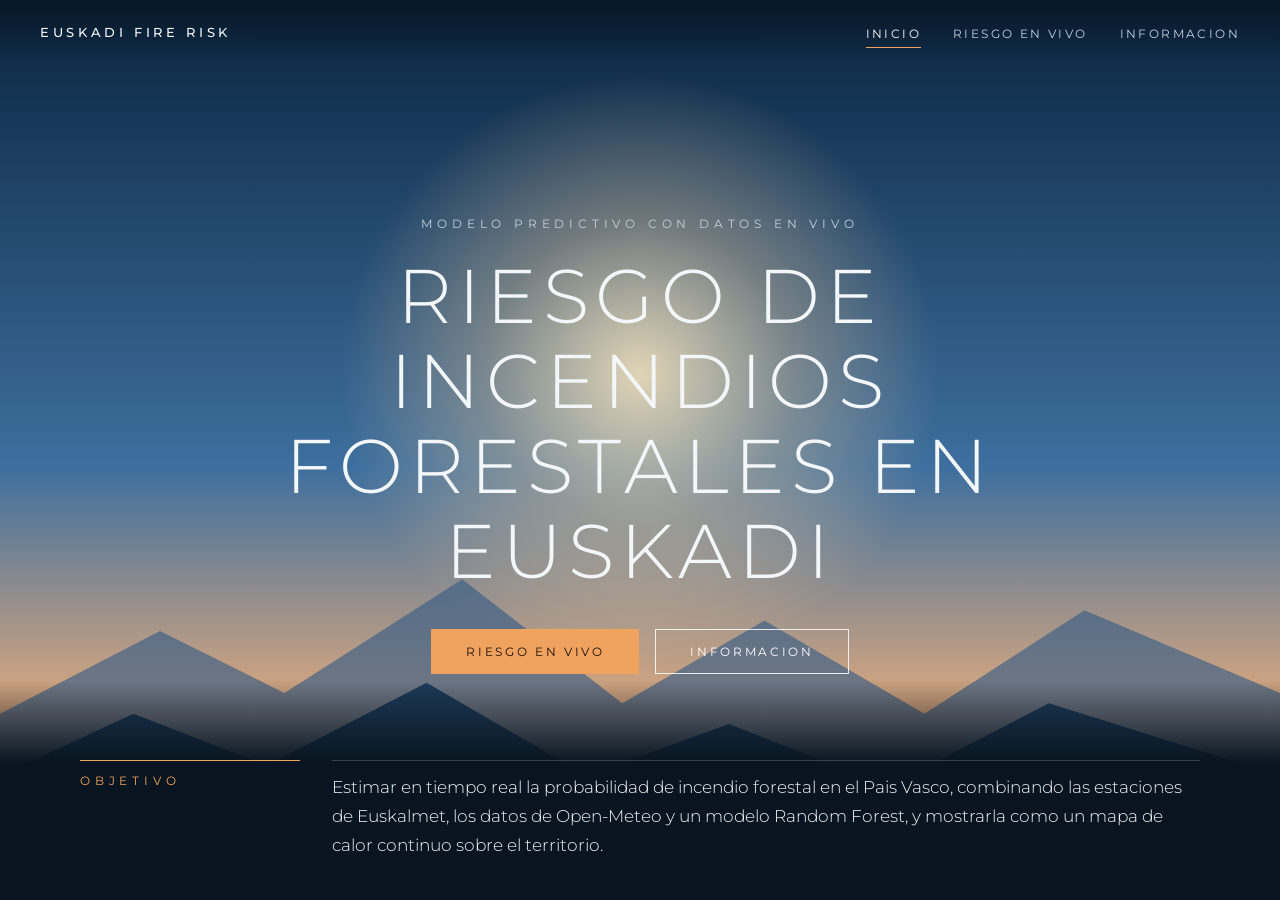
==== app/index.html @ d60c9ee5 "commit 2" ====
<!DOCTYPE html>
<html lang="es">
<head>
    <meta charset="UTF-8">
    <meta name="viewport" content="width=device-width, initial-scale=1">
    <title>Riesgo de incendios forestales en Euskadi</title>
    <link rel="preconnect" href="https://fonts.googleapis.com">
    <link rel="stylesheet" href="https://fonts.googleapis.com/css2?family=Montserrat:wght@300;400;500&display=swap">
    <link rel="stylesheet" href="style.css">
</head>
<body>
    <nav class="nav">
        <a class="brand" href="/">Euskadi Fire Risk</a>
        <ul>
            <li><a class="link active" href="/">Inicio</a></li>
            <li><a class="link" href="LiveFireRisk.html">Riesgo en vivo</a></li>
            <li><a class="link" href="Info.html">Informacion</a></li>
        </ul>
    </nav>

    <section class="hero">
        <div class="sky"></div>
        <div class="sun"></div>

        <svg class="mountains" viewBox="0 0 1440 400" preserveAspectRatio="none" aria-hidden="true">
            <path fill="#3a5f86" opacity="0.65" d="M0,220 L180,140 L320,200 L520,90 L700,210 L860,130 L1040,220 L1220,120 L1440,200 L1440,400 L0,400 Z"/>
            <path fill="#1d3a58" d="M0,280 L150,220 L300,270 L480,190 L660,280 L820,230 L1000,290 L1180,210 L1440,280 L1440,400 L0,400 Z"/>
            <path fill="#0a1a2a" d="M0,330 L200,290 L400,330 L620,280 L840,335 L1060,295 L1260,335 L1440,300 L1440,400 L0,400 Z"/>
        </svg>

        <div class="hero-content">
            <p class="kicker">Modelo predictivo con datos en vivo</p>
            <h1>Riesgo de incendios forestales en Euskadi</h1>
            <div class="buttons">
                <a class="btn solid" href="LiveFireRisk.html">Riesgo en vivo</a>
                <a class="btn" href="Info.html">Informacion</a>
            </div>
        </div>

        <div class="objective-wrap">
            <div class="objective">
                <div class="label">Objetivo</div>
                <p>Estimar en tiempo real la probabilidad de incendio forestal en el Pais Vasco, combinando las estaciones de Euskalmet, los datos de Open-Meteo y un modelo Random Forest, y mostrarla como un mapa de calor continuo sobre el territorio.</p>
            </div>
        </div>
    </section>
</body>
</html>
---- app/style.css ----
:root {
    --ink: #08141f;
    --navy: #0f2a43;
    --sky-top: #0a2540;
    --sky-mid: #3e6f9e;
    --sky-low: #f0b07a;
    --text: #f4f7fa;
    --muted: #c3d1de;
    --accent: #f0a35e;
    --line: rgba(255, 255, 255, 0.18);
}

* { box-sizing: border-box; }
html, body { margin: 0; }
body {
    font-family: 'Montserrat', 'Helvetica Neue', Arial, sans-serif;
    color: var(--text);
    background: var(--ink);
    -webkit-font-smoothing: antialiased;
}
a { color: inherit; }

/* ---------- Navegacion ---------- */
.nav {
    position: fixed; top: 0; left: 0; right: 0; z-index: 2000;
    height: 64px; padding: 0 40px;
    display: flex; align-items: center; justify-content: space-between;
    background: linear-gradient(to bottom, rgba(8, 20, 31, 0.78), rgba(8, 20, 31, 0));
}
.nav.solid { background: var(--ink); border-bottom: 1px solid var(--line); }
.nav .brand {
    font-weight: 500; font-size: 13px; letter-spacing: 0.28em;
    text-transform: uppercase; text-decoration: none;
}
.nav ul { list-style: none; display: flex; gap: 32px; margin: 0; padding: 0; }
.nav a.link {
    font-size: 12px; letter-spacing: 0.2em; text-transform: uppercase;
    text-decoration: none; color: var(--muted); padding: 6px 0;
    border-bottom: 1px solid transparent; transition: color 0.2s, border-color 0.2s;
}
.nav a.link:hover, .nav a.link.active { color: #fff; border-bottom-color: var(--accent); }

/* ---------- Botones ---------- */
.btn {
    display: inline-block; padding: 14px 34px; cursor: pointer;
    border: 1px solid rgba(255, 255, 255, 0.85); background: transparent; color: #fff;
    font-family: inherit; font-size: 12px; letter-spacing: 0.22em;
    text-transform: uppercase; text-decoration: none;
    transition: background 0.2s, color 0.2s, border-color 0.2s;
}
.btn:hover { background: #fff; color: var(--ink); }
.btn.solid { background: var(--accent); border-color: var(--accent); color: #1a1209; }
.btn.solid:hover { background: #fff; border-color: #fff; }
.btn.small { padding: 9px 18px; font-size: 11px; }

/* ---------- Cielo y montanas ---------- */
.sky {
    position: absolute; inset: 0;
    background: linear-gradient(to bottom, var(--sky-top) 0%, var(--sky-mid) 52%, var(--sky-low) 82%, #f7d3a6 100%);
}
.sun {
    position: absolute; left: 50%; bottom: 24%; width: 620px; height: 620px;
    transform: translateX(-50%);
    background: radial-gradient(circle, rgba(255, 233, 190, 0.85) 0%, rgba(255, 210, 150, 0.35) 35%, rgba(255, 210, 150, 0) 68%);
}
.mountains { position: absolute; left: 0; bottom: 0; width: 100%; height: 46%; display: block; }

/* ---------- Portada ---------- */
.hero { position: relative; min-height: 100vh; overflow: hidden; }
.hero-content {
    position: absolute; left: 0; right: 0; top: 24%;
    text-align: center; padding: 0 24px;
}
.hero-content .kicker {
    font-size: 12px; letter-spacing: 0.4em; text-transform: uppercase;
    color: var(--muted); margin: 0 0 22px 0;
}
.hero-content h1 {
    margin: 0 auto 36px auto; max-width: 1000px;
    font-weight: 300; font-size: clamp(32px, 6vw, 76px);
    letter-spacing: 0.08em; line-height: 1.12; text-transform: uppercase;
}
.hero-content .buttons { display: flex; gap: 16px; justify-content: center; flex-wrap: wrap; }

.objective {
    position: relative;
    padding: 80px 40px 40px 40px;
    display: grid; grid-template-columns: 220px 1fr; gap: 32px; align-items: start;
    max-width: 1200px; margin: 0 auto;
}
.objective-wrap {
    position: absolute; left: 0; right: 0; bottom: 0;
    background: linear-gradient(to top, #08141f 62%, rgba(8, 20, 31, 0));
}
.objective .label {
    font-size: 12px; letter-spacing: 0.4em; text-transform: uppercase;
    color: var(--accent); padding-top: 4px; border-top: 1px solid var(--accent);
    padding-top: 12px;
}
.objective p {
    margin: 0; font-weight: 300; font-size: 17px; line-height: 1.7; color: var(--text);
    border-top: 1px solid var(--line); padding-top: 12px;
}

/* ---------- Pagina interior ---------- */
.page-hero { position: relative; height: 46vh; min-height: 300px; overflow: hidden; }
.page-hero .mountains { height: 55%; }
.page-hero h1 {
    position: absolute; left: 0; right: 0; top: 36%;
    margin: 0; text-align: center; padding: 0 24px;
    font-weight: 300; font-size: clamp(28px, 4.6vw, 54px);
    letter-spacing: 0.1em; text-transform: uppercase;
}
.page-body { background: var(--ink); padding: 40px 24px 80px 24px; }
.page-body .inner { max-width: 980px; margin: 0 auto; }
.row {
    display: grid; grid-template-columns: 240px 1fr; gap: 32px;
    padding: 34px 0; border-top: 1px solid var(--line);
}
.row:first-child { border-top: none; }
.row h2 {
    margin: 0; font-weight: 500; font-size: 12px; letter-spacing: 0.32em;
    text-transform: uppercase; color: var(--accent);
}
.row p, .row li { font-weight: 300; font-size: 16px; line-height: 1.75; color: var(--text); }
.row p { margin: 0; }
.row ul { margin: 0; padding-left: 18px; }
.row li { margin-bottom: 8px; }
.row b { font-weight: 500; }
.tier { display: inline-block; width: 10px; height: 10px; margin-right: 10px; }

/* ---------- Mapa ---------- */
#map { position: absolute; top: 64px; left: 0; right: 0; bottom: 0; }
.panel {
    position: absolute; top: 84px; left: 70px; z-index: 1000; max-width: 300px;
    background: rgba(8, 20, 31, 0.9); color: var(--text); padding: 18px 22px;
    border-left: 2px solid var(--accent);
}
.panel h3 {
    margin: 0 0 10px 0; font-weight: 500; font-size: 12px;
    letter-spacing: 0.3em; text-transform: uppercase;
}
.panel #status { font-size: 12px; font-weight: 300; line-height: 1.5; color: var(--muted); margin-bottom: 14px; }
.panel .controls { display: flex; align-items: center; gap: 16px; }
.panel label { font-size: 11px; letter-spacing: 0.15em; text-transform: uppercase; color: var(--muted); }
.legend {
    position: absolute; bottom: 25px; right: 25px; z-index: 1000;
    background: rgba(8, 20, 31, 0.9); color: var(--text); padding: 14px 18px;
    font-size: 11px; letter-spacing: 0.12em; text-transform: uppercase;
    border-right: 2px solid var(--accent);
}
.legend .bar {
    width: 190px; height: 8px; margin: 8px 0 6px 0;
    background: linear-gradient(to right, #38a169, #ecc94b, #dd6b20, #e53e3e);
}
.legend .labels { display: flex; justify-content: space-between; color: var(--muted); }

/* ---------- Movil ---------- */
@media (max-width: 760px) {
    .nav { padding: 0 20px; }
    .nav ul { gap: 18px; }
    .nav a.link { font-size: 10px; letter-spacing: 0.12em; }
    .nav .brand { display: none; }
    .hero-content { top: 18%; }
    .objective { grid-template-columns: 1fr; gap: 12px; padding: 60px 24px 28px 24px; }
    .objective p { font-size: 15px; }
    .row { grid-template-columns: 1fr; gap: 12px; }
    .panel { left: 12px; right: 12px; max-width: none; }
}
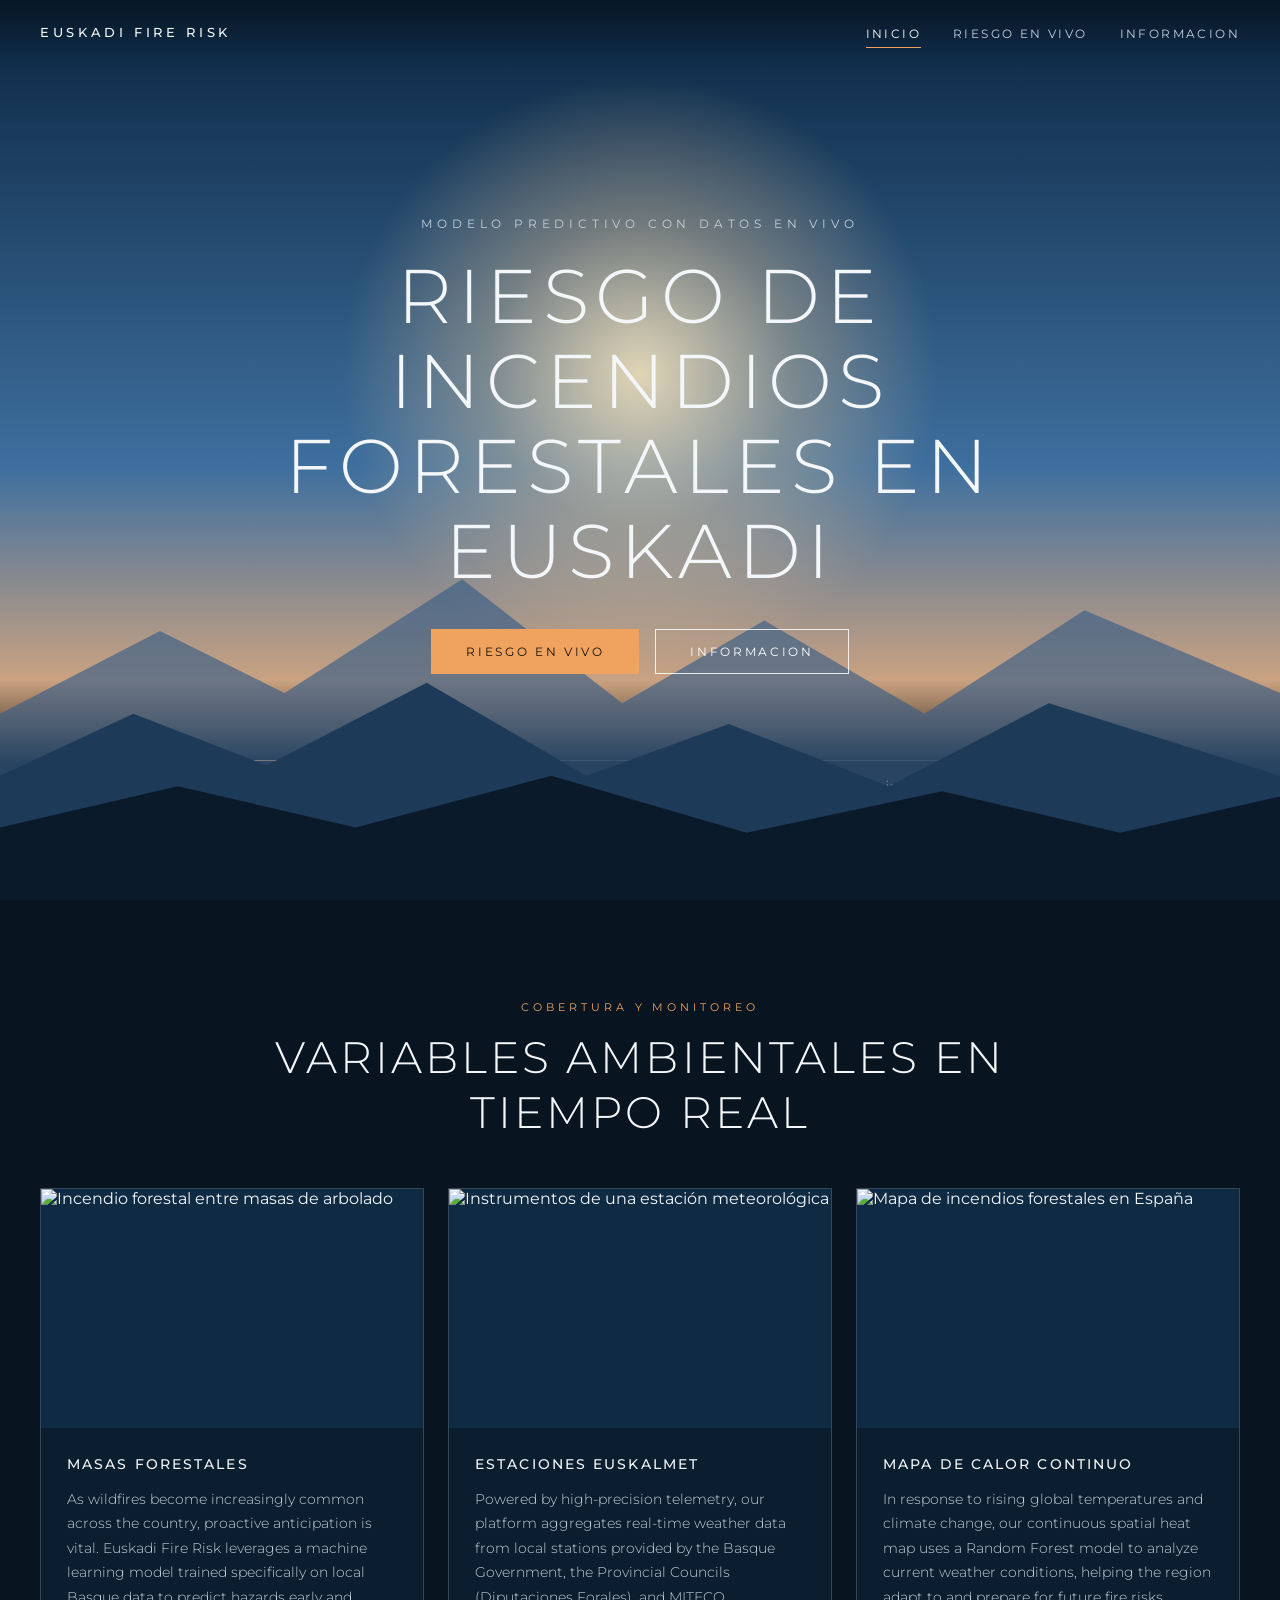
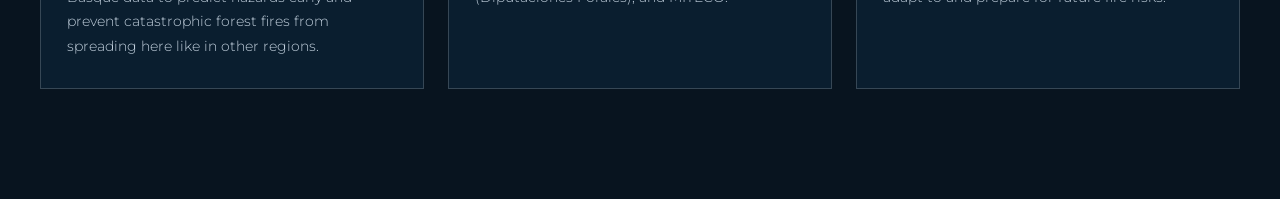
==== commit 49f1f95a: "yeah yeah Prototype 1" ====
--- a/app/index.html
+++ b/app/index.html
@@ -44,5 +44,58 @@
             </div>
         </div>
     </section>
+
+    <section class="nature-grid-section" aria-labelledby="nature-grid-title">
+        <div class="nature-grid-inner">
+            <header class="nature-grid-heading">
+                <p class="kicker">Cobertura y Monitoreo</p>
+                <h2 id="nature-grid-title">Variables Ambientales en Tiempo Real</h2>
+            </header>
+
+            <div class="cards-grid">
+                <article class="nature-card">
+                    <div class="card-img">
+                        <img
+                            src="/Static/wildfirefoto.jpg"
+                            alt="Incendio forestal entre masas de arbolado"
+                            loading="lazy"
+                        >
+                    </div>
+                    <div class="card-content">
+                        <h3>Masas Forestales</h3>
+                        <p>As wildfires become increasingly common across the country, proactive anticipation is vital. Euskadi Fire Risk leverages a machine learning model trained specifically on local Basque data to predict hazards early and prevent catastrophic forest fires from spreading here like in other regions.</p>
+                    </div>
+                </article>
+
+                <article class="nature-card">
+                    <div class="card-img">
+                        <img
+                            src="/Static/ESTACION-METEOROLOGICA.jpeg"
+                            alt="Instrumentos de una estación meteorológica"
+                            loading="lazy"
+                        >
+                    </div>
+                    <div class="card-content">
+                        <h3>Estaciones Euskalmet</h3>
+                        <p>Powered by high-precision telemetry, our platform aggregates real-time weather data from local stations provided by the Basque Government, the Provincial Councils (Diputaciones Forales), and MITECO.</p>
+                    </div>
+                </article>
+
+                <article class="nature-card">
+                    <div class="card-img">
+                        <img
+                            src="/Static/mapaIncendiosEspana.jfif"
+                            alt="Mapa de incendios forestales en España"
+                            loading="lazy"
+                        >
+                    </div>
+                    <div class="card-content">
+                        <h3>Mapa de Calor Continuo</h3>
+                        <p>In response to rising global temperatures and climate change, our continuous spatial heat map uses a Random Forest model to analyze current weather conditions, helping the region adapt to and prepare for future fire risks.</p>
+                    </div>
+                </article>
+            </div>
+        </div>
+    </section>
 </body>
 </html>
--- a/app/style.css
+++ b/app/style.css
@@ -55,20 +55,20 @@
 
 /* ---------- Cielo y montanas ---------- */
 .sky {
-    position: absolute; inset: 0;
+    position: absolute; inset: 0; z-index: 0;
     background: linear-gradient(to bottom, var(--sky-top) 0%, var(--sky-mid) 52%, var(--sky-low) 82%, #f7d3a6 100%);
 }
 .sun {
-    position: absolute; left: 50%; bottom: 24%; width: 620px; height: 620px;
+    position: absolute; left: 50%; bottom: 24%; z-index: 1; width: 620px; height: 620px;
     transform: translateX(-50%);
     background: radial-gradient(circle, rgba(255, 233, 190, 0.85) 0%, rgba(255, 210, 150, 0.35) 35%, rgba(255, 210, 150, 0) 68%);
 }
-.mountains { position: absolute; left: 0; bottom: 0; width: 100%; height: 46%; display: block; }
+.mountains { position: absolute; left: 0; bottom: 0; z-index: 2; width: 100%; height: 46%; display: block; }
 
 /* ---------- Portada ---------- */
 .hero { position: relative; min-height: 100vh; overflow: hidden; }
 .hero-content {
-    position: absolute; left: 0; right: 0; top: 24%;
+    position: absolute; left: 0; right: 0; top: 24%; z-index: 10;
     text-align: center; padding: 0 24px;
 }
 .hero-content .kicker {
@@ -100,6 +100,75 @@
 .objective p {
     margin: 0; font-weight: 300; font-size: 17px; line-height: 1.7; color: var(--text);
     border-top: 1px solid var(--line); padding-top: 12px;
+}
+
+/* ---------- Variables ambientales ---------- */
+.nature-grid-section {
+    padding: 100px 40px 110px;
+    background: var(--ink);
+}
+.nature-grid-inner { max-width: 1200px; margin: 0 auto; }
+.nature-grid-heading { max-width: 760px; margin: 0 auto 48px; text-align: center; }
+.nature-grid-heading .kicker {
+    margin: 0 0 16px;
+    color: var(--accent);
+    font-size: 11px;
+    letter-spacing: 0.36em;
+    text-transform: uppercase;
+}
+.nature-grid-heading h2 {
+    margin: 0;
+    font-size: clamp(26px, 4vw, 44px);
+    font-weight: 300;
+    letter-spacing: 0.07em;
+    line-height: 1.25;
+    text-transform: uppercase;
+}
+.cards-grid {
+    display: grid;
+    grid-template-columns: repeat(auto-fit, minmax(min(100%, 280px), 1fr));
+    gap: 24px;
+}
+.nature-card {
+    overflow: hidden;
+    border: 1px solid var(--line);
+    background: rgba(15, 42, 67, 0.45);
+    transition: transform 0.25s ease, border-color 0.25s ease, box-shadow 0.25s ease;
+}
+.nature-card:hover {
+    transform: translateY(-6px);
+    border-color: var(--accent);
+    box-shadow: 0 18px 40px rgba(0, 0, 0, 0.28);
+}
+.card-img {
+    aspect-ratio: 16 / 10;
+    overflow: hidden;
+    background: var(--navy);
+}
+.card-img img {
+    display: block;
+    width: 100%;
+    height: 100%;
+    object-fit: cover;
+    transition: transform 0.5s ease;
+}
+.nature-card:hover .card-img img { transform: scale(1.06); }
+.card-content { padding: 26px 26px 30px; }
+.card-content h3 {
+    margin: 0 0 12px;
+    color: var(--text);
+    font-size: 14px;
+    font-weight: 500;
+    letter-spacing: 0.15em;
+    line-height: 1.5;
+    text-transform: uppercase;
+}
+.card-content p {
+    margin: 0;
+    color: var(--muted);
+    font-size: 14px;
+    font-weight: 300;
+    line-height: 1.75;
 }
 
 /* ---------- Pagina interior ---------- */
@@ -164,6 +233,10 @@
     .hero-content { top: 18%; }
     .objective { grid-template-columns: 1fr; gap: 12px; padding: 60px 24px 28px 24px; }
     .objective p { font-size: 15px; }
+    .nature-grid-section { padding: 72px 24px 80px; }
+    .nature-grid-heading { margin-bottom: 32px; }
+    .cards-grid { grid-template-columns: 1fr; }
+    .card-content { padding: 22px 22px 26px; }
     .row { grid-template-columns: 1fr; gap: 12px; }
     .panel { left: 12px; right: 12px; max-width: none; }
 }
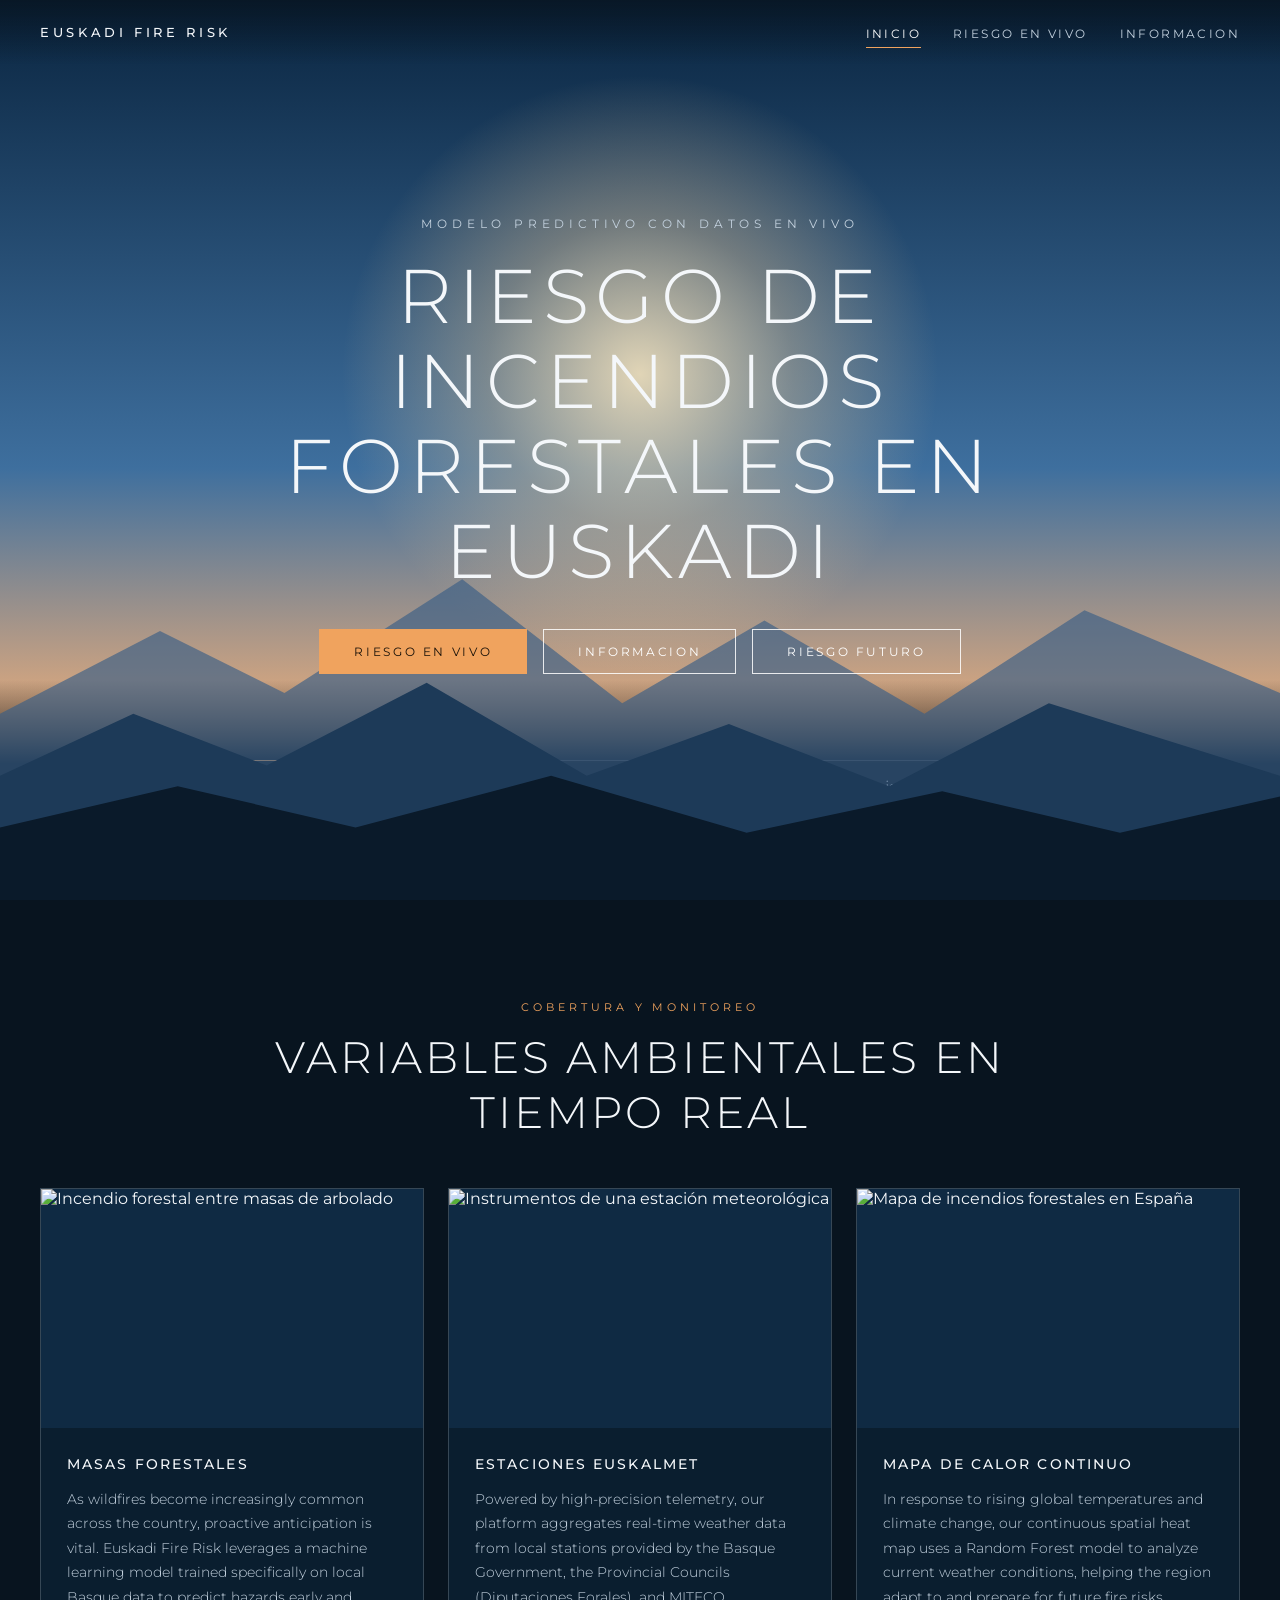
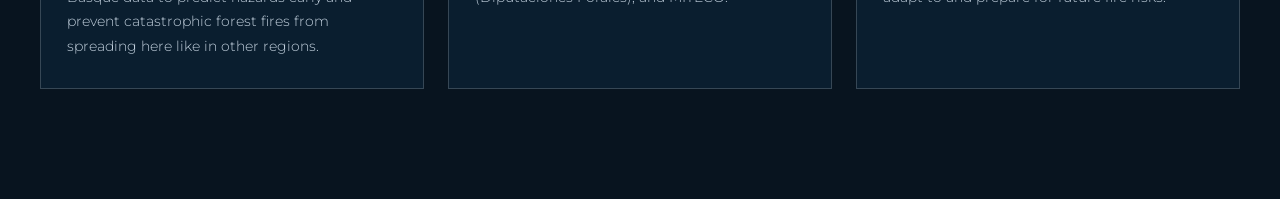
==== commit c9d65aba: "Prototype 0.0.1" ====
--- a/app/index.html
+++ b/app/index.html
@@ -34,6 +34,7 @@
             <div class="buttons">
                 <a class="btn solid" href="LiveFireRisk.html">Riesgo en vivo</a>
                 <a class="btn" href="Info.html">Informacion</a>
+                <a class="btn" href="LiveFireRisk.html?mode=forecast">Riesgo futuro</a>
             </div>
         </div>
 
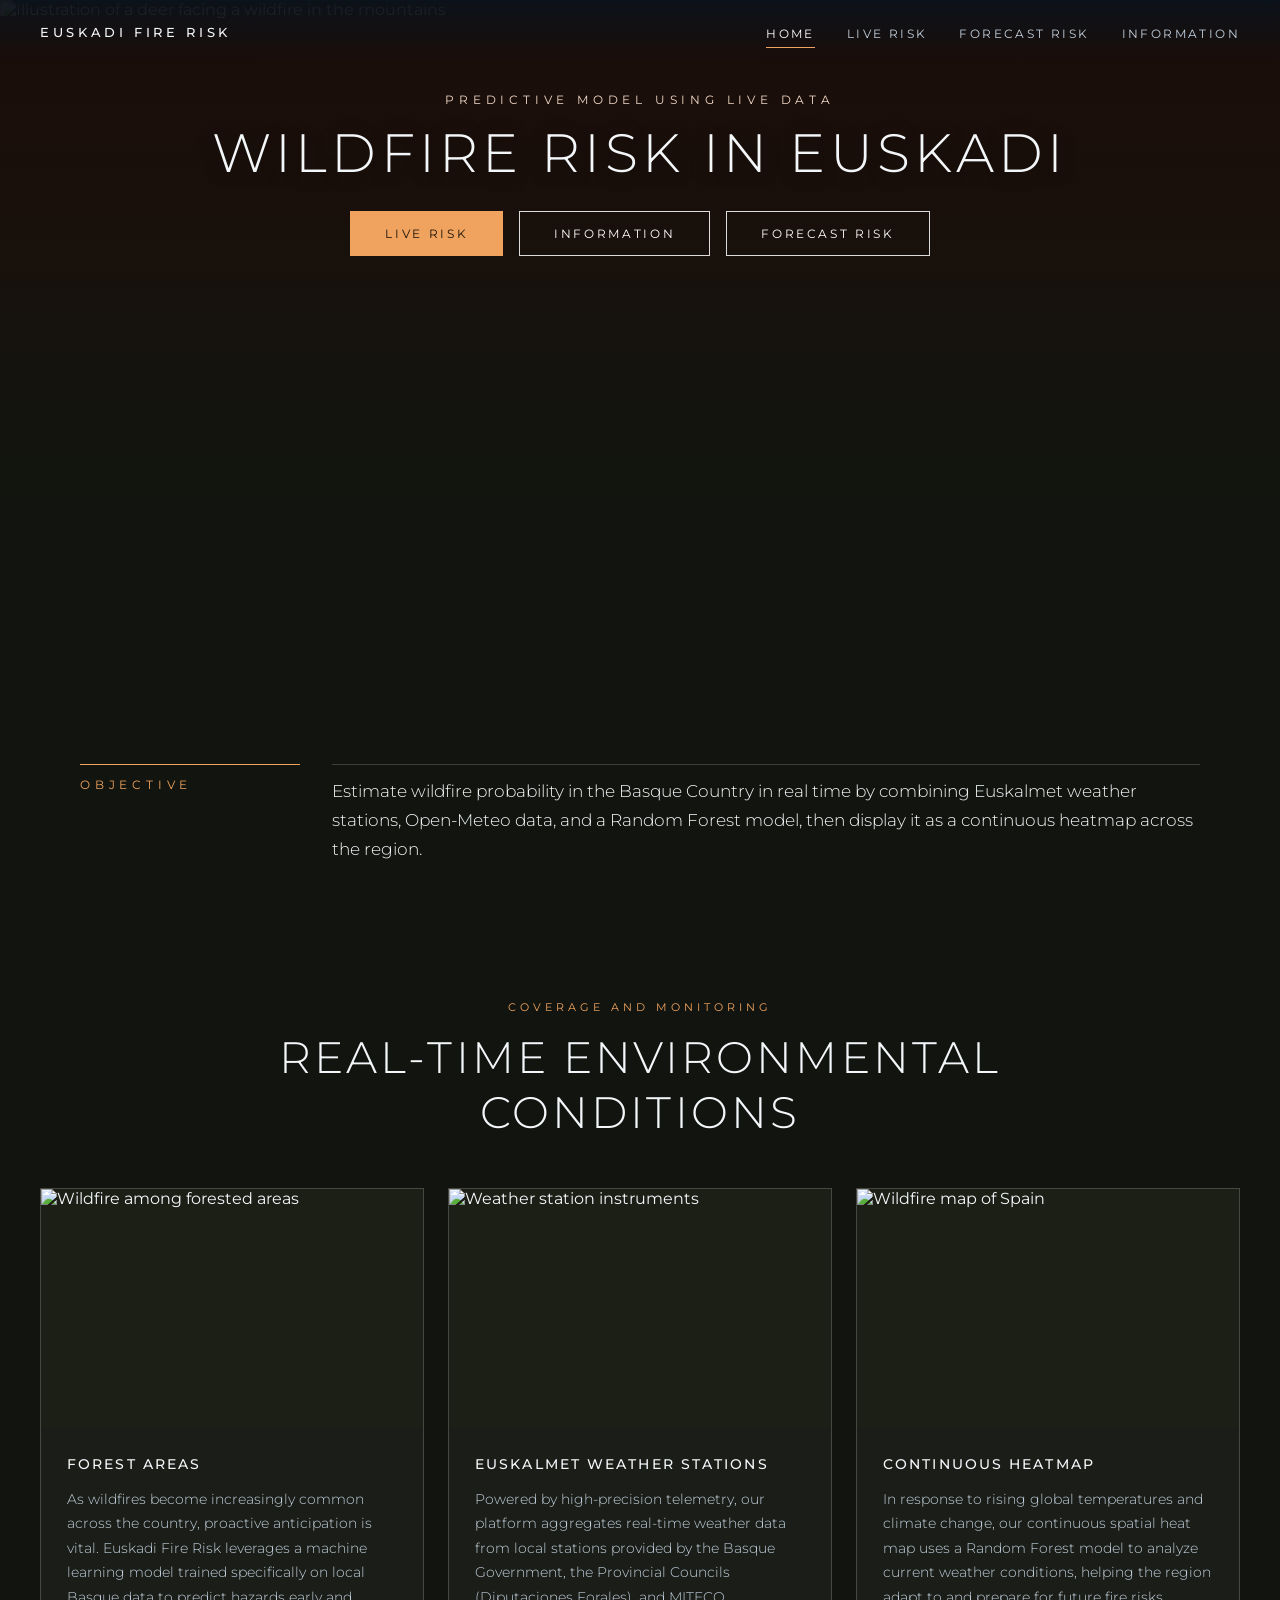
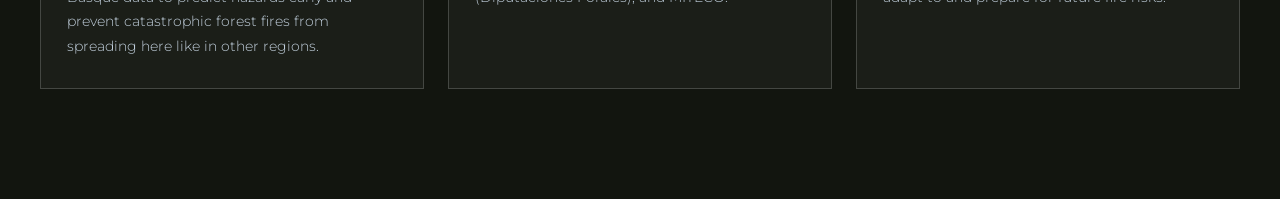
==== commit 048918e9: "Commit initial prottype2" ====
--- a/app/index.html
+++ b/app/index.html
@@ -1,47 +1,42 @@
 <!DOCTYPE html>
-<html lang="es">
+<html lang="en">
 <head>
     <meta charset="UTF-8">
     <meta name="viewport" content="width=device-width, initial-scale=1">
-    <title>Riesgo de incendios forestales en Euskadi</title>
+    <title>Wildfire Risk in Euskadi</title>
     <link rel="preconnect" href="https://fonts.googleapis.com">
     <link rel="stylesheet" href="https://fonts.googleapis.com/css2?family=Montserrat:wght@300;400;500&display=swap">
     <link rel="stylesheet" href="style.css">
 </head>
-<body>
+<body class="home">
     <nav class="nav">
         <a class="brand" href="/">Euskadi Fire Risk</a>
         <ul>
-            <li><a class="link active" href="/">Inicio</a></li>
-            <li><a class="link" href="LiveFireRisk.html">Riesgo en vivo</a></li>
-            <li><a class="link" href="Info.html">Informacion</a></li>
+            <li><a class="link active" href="/">Home</a></li>
+            <li><a class="link" href="LiveFireRisk.html">Live Risk</a></li>
+            <li><a class="link" href="LiveFireRisk.html?mode=forecast">Forecast Risk</a></li>
+            <li><a class="link" href="Info.html">Information</a></li>
         </ul>
     </nav>
 
     <section class="hero">
-        <div class="sky"></div>
-        <div class="sun"></div>
-
-        <svg class="mountains" viewBox="0 0 1440 400" preserveAspectRatio="none" aria-hidden="true">
-            <path fill="#3a5f86" opacity="0.65" d="M0,220 L180,140 L320,200 L520,90 L700,210 L860,130 L1040,220 L1220,120 L1440,200 L1440,400 L0,400 Z"/>
-            <path fill="#1d3a58" d="M0,280 L150,220 L300,270 L480,190 L660,280 L820,230 L1000,290 L1180,210 L1440,280 L1440,400 L0,400 Z"/>
-            <path fill="#0a1a2a" d="M0,330 L200,290 L400,330 L620,280 L840,335 L1060,295 L1260,335 L1440,300 L1440,400 L0,400 Z"/>
-        </svg>
+        <img class="hero-img" src="/Static/wildfire-mountain-landscape.jpg"
+             alt="Illustration of a deer facing a wildfire in the mountains">
 
         <div class="hero-content">
-            <p class="kicker">Modelo predictivo con datos en vivo</p>
-            <h1>Riesgo de incendios forestales en Euskadi</h1>
+            <p class="kicker">Predictive model using live data</p>
+            <h1>Wildfire Risk in Euskadi</h1>
             <div class="buttons">
-                <a class="btn solid" href="LiveFireRisk.html">Riesgo en vivo</a>
-                <a class="btn" href="Info.html">Informacion</a>
-                <a class="btn" href="LiveFireRisk.html?mode=forecast">Riesgo futuro</a>
+                <a class="btn solid" href="LiveFireRisk.html">Live Risk</a>
+                <a class="btn" href="Info.html">Information</a>
+                <a class="btn" href="LiveFireRisk.html?mode=forecast">Forecast Risk</a>
             </div>
         </div>
 
         <div class="objective-wrap">
             <div class="objective">
-                <div class="label">Objetivo</div>
-                <p>Estimar en tiempo real la probabilidad de incendio forestal en el Pais Vasco, combinando las estaciones de Euskalmet, los datos de Open-Meteo y un modelo Random Forest, y mostrarla como un mapa de calor continuo sobre el territorio.</p>
+                <div class="label">Objective</div>
+                <p>Estimate wildfire probability in the Basque Country in real time by combining Euskalmet weather stations, Open-Meteo data, and a Random Forest model, then display it as a continuous heatmap across the region.</p>
             </div>
         </div>
     </section>
@@ -49,8 +44,8 @@
     <section class="nature-grid-section" aria-labelledby="nature-grid-title">
         <div class="nature-grid-inner">
             <header class="nature-grid-heading">
-                <p class="kicker">Cobertura y Monitoreo</p>
-                <h2 id="nature-grid-title">Variables Ambientales en Tiempo Real</h2>
+                <p class="kicker">Coverage and Monitoring</p>
+                <h2 id="nature-grid-title">Real-Time Environmental Conditions</h2>
             </header>
 
             <div class="cards-grid">
@@ -58,12 +53,12 @@
                     <div class="card-img">
                         <img
                             src="/Static/wildfirefoto.jpg"
-                            alt="Incendio forestal entre masas de arbolado"
+                            alt="Wildfire among forested areas"
                             loading="lazy"
                         >
                     </div>
                     <div class="card-content">
-                        <h3>Masas Forestales</h3>
+                        <h3>Forest Areas</h3>
                         <p>As wildfires become increasingly common across the country, proactive anticipation is vital. Euskadi Fire Risk leverages a machine learning model trained specifically on local Basque data to predict hazards early and prevent catastrophic forest fires from spreading here like in other regions.</p>
                     </div>
                 </article>
@@ -72,12 +67,12 @@
                     <div class="card-img">
                         <img
                             src="/Static/ESTACION-METEOROLOGICA.jpeg"
-                            alt="Instrumentos de una estación meteorológica"
+                            alt="Weather station instruments"
                             loading="lazy"
                         >
                     </div>
                     <div class="card-content">
-                        <h3>Estaciones Euskalmet</h3>
+                        <h3>Euskalmet Weather Stations</h3>
                         <p>Powered by high-precision telemetry, our platform aggregates real-time weather data from local stations provided by the Basque Government, the Provincial Councils (Diputaciones Forales), and MITECO.</p>
                     </div>
                 </article>
@@ -86,12 +81,12 @@
                     <div class="card-img">
                         <img
                             src="/Static/mapaIncendiosEspana.jfif"
-                            alt="Mapa de incendios forestales en España"
+                            alt="Wildfire map of Spain"
                             loading="lazy"
                         >
                     </div>
                     <div class="card-content">
-                        <h3>Mapa de Calor Continuo</h3>
+                        <h3>Continuous Heatmap</h3>
                         <p>In response to rising global temperatures and climate change, our continuous spatial heat map uses a Random Forest model to analyze current weather conditions, helping the region adapt to and prepare for future fire risks.</p>
                     </div>
                 </article>
--- a/app/style.css
+++ b/app/style.css
@@ -8,6 +8,15 @@
     --muted: #c3d1de;
     --accent: #f0a35e;
     --line: rgba(255, 255, 255, 0.18);
+
+    /* Color del suelo oscuro de la imagen de portada: el resto del index continua con este tono */
+    --hero-ground: #12150f;
+
+    /* Niveles de riesgo (los mismos que usa el mapa) */
+    --tier-low: #38a169;
+    --tier-medium: #ecc94b;
+    --tier-high: #dd6b20;
+    --tier-extreme: #e53e3e;
 }
 
 * { box-sizing: border-box; }
@@ -20,6 +29,12 @@
 }
 a { color: inherit; }
 
+/* ---------- Colores de los niveles de riesgo (se combinan con .dot, .tier, .sw...) ---------- */
+.c-low { background: var(--tier-low); }
+.c-medium { background: var(--tier-medium); }
+.c-high { background: var(--tier-high); }
+.c-extreme { background: var(--tier-extreme); }
+
 /* ---------- Navegacion ---------- */
 .nav {
     position: fixed; top: 0; left: 0; right: 0; z-index: 2000;
@@ -66,31 +81,50 @@
 .mountains { position: absolute; left: 0; bottom: 0; z-index: 2; width: 100%; height: 46%; display: block; }
 
 /* ---------- Portada ---------- */
-.hero { position: relative; min-height: 100vh; overflow: hidden; }
+/* La imagen ocupa toda la parte superior; el titulo va encima y el objetivo abajo. */
+.hero {
+    position: relative; min-height: 100vh; overflow: hidden;
+    display: flex; flex-direction: column; justify-content: space-between;
+    background: var(--hero-ground);
+}
+.hero-img {
+    position: absolute; inset: 0; z-index: 0;
+    width: 100%; height: 100%;
+    object-fit: cover; object-position: center bottom;
+}
+/* Capa oscura arriba para que el titulo se lea sobre el cielo y el sol */
+.hero::before {
+    content: ""; position: absolute; inset: 0; z-index: 1; pointer-events: none;
+    background: linear-gradient(to bottom,
+        rgba(29, 12, 8, 0.85) 0%, rgba(29, 12, 8, 0.6) 24%,
+        rgba(29, 12, 8, 0.2) 42%, rgba(29, 12, 8, 0) 56%);
+}
 .hero-content {
-    position: absolute; left: 0; right: 0; top: 24%; z-index: 10;
-    text-align: center; padding: 0 24px;
+    position: relative; z-index: 10;
+    text-align: center; padding: 92px 24px 0 24px;
 }
 .hero-content .kicker {
     font-size: 12px; letter-spacing: 0.4em; text-transform: uppercase;
-    color: var(--muted); margin: 0 0 22px 0;
+    color: #f3d9c8; margin: 0 0 16px 0;
 }
 .hero-content h1 {
-    margin: 0 auto 36px auto; max-width: 1000px;
-    font-weight: 300; font-size: clamp(32px, 6vw, 76px);
+    margin: 0 auto 28px auto; max-width: 1000px;
+    font-weight: 300; font-size: clamp(26px, min(4.2vw, 7.2vh), 54px);
     letter-spacing: 0.08em; line-height: 1.12; text-transform: uppercase;
+    text-shadow: 0 2px 18px rgba(0, 0, 0, 0.35);
 }
 .hero-content .buttons { display: flex; gap: 16px; justify-content: center; flex-wrap: wrap; }
 
+/* El objetivo se apoya en el suelo oscuro de la imagen: su fondo acaba en el mismo color */
+.objective-wrap {
+    position: relative; z-index: 10; padding-top: 40px;
+    background: linear-gradient(to top, var(--hero-ground) 55%, rgba(18, 21, 15, 0));
+}
 .objective {
     position: relative;
-    padding: 80px 40px 40px 40px;
+    padding: 56px 40px 36px 40px;
     display: grid; grid-template-columns: 220px 1fr; gap: 32px; align-items: start;
     max-width: 1200px; margin: 0 auto;
-}
-.objective-wrap {
-    position: absolute; left: 0; right: 0; bottom: 0;
-    background: linear-gradient(to top, #08141f 62%, rgba(8, 20, 31, 0));
 }
 .objective .label {
     font-size: 12px; letter-spacing: 0.4em; text-transform: uppercase;
@@ -101,6 +135,9 @@
     margin: 0; font-weight: 300; font-size: 17px; line-height: 1.7; color: var(--text);
     border-top: 1px solid var(--line); padding-top: 12px;
 }
+
+/* Index: lo que hay debajo de la imagen continua el color del suelo */
+body.home { background: var(--hero-ground); }
 
 /* ---------- Variables ambientales ---------- */
 .nature-grid-section {
@@ -171,8 +208,14 @@
     line-height: 1.75;
 }
 
+body.home .nature-grid-section { background: var(--hero-ground); }
+body.home .nature-card { background: rgba(255, 255, 255, 0.04); }
+body.home .card-img { background: #1b1f16; }
+
 /* ---------- Pagina interior ---------- */
 .page-hero { position: relative; height: 46vh; min-height: 300px; overflow: hidden; }
+.page-hero.compact { height: 34vh; min-height: 240px; }
+.page-hero .sun { bottom: 8%; }
 .page-hero .mountains { height: 55%; }
 .page-hero h1 {
     position: absolute; left: 0; right: 0; top: 36%;
@@ -194,9 +237,40 @@
 .row p, .row li { font-weight: 300; font-size: 16px; line-height: 1.75; color: var(--text); }
 .row p { margin: 0; }
 .row ul { margin: 0; padding-left: 18px; }
+.row ul.plain-list { list-style: none; padding-left: 0; }
 .row li { margin-bottom: 8px; }
 .row b { font-weight: 500; }
 .tier { display: inline-block; width: 10px; height: 10px; margin-right: 10px; }
+
+/* ---------- Detalle del punto (Detail.html) ---------- */
+.result { display: flex; align-items: center; gap: 22px; flex-wrap: wrap; }
+.result .swatch { width: 64px; height: 64px; flex: none; }
+.result .tier-name {
+    font-weight: 300; font-size: 34px; letter-spacing: 0.08em;
+    text-transform: uppercase; line-height: 1.1;
+}
+.result .prob { font-weight: 300; font-size: 16px; color: var(--muted); margin-top: 4px; }
+table.t { width: 100%; border-collapse: collapse; font-size: 14px; font-weight: 300; }
+table.t th {
+    text-align: left; font-weight: 500; font-size: 11px; letter-spacing: 0.2em;
+    text-transform: uppercase; color: var(--accent); padding: 8px 10px 10px 0;
+}
+table.t td { padding: 10px 10px 10px 0; border-top: 1px solid var(--line); vertical-align: middle; }
+.dot { display: inline-block; width: 10px; height: 10px; margin-right: 8px; }
+progress.bar {
+    -webkit-appearance: none; appearance: none;
+    display: block; width: 100%; min-width: 80px; height: 6px;
+    border: 0; background: rgba(255, 255, 255, 0.1);
+}
+progress.bar::-webkit-progress-bar { background: rgba(255, 255, 255, 0.1); }
+progress.bar::-webkit-progress-value { background: var(--accent); }
+progress.bar::-moz-progress-bar { background: var(--accent); }
+.note { font-size: 13px; color: var(--muted); font-weight: 300; margin-top: 12px; line-height: 1.6; }
+.txt { margin: 0 0 12px 0; font-weight: 300; line-height: 1.75; }
+.back { display: inline-block; margin-top: 8px; }
+.row ul.scale { list-style: none; padding-left: 0; margin: 0; }
+.scale li { margin-bottom: 8px; font-weight: 300; }
+.scale li.current { font-weight: 500; }
 
 /* ---------- Mapa ---------- */
 #map { position: absolute; top: 64px; left: 0; right: 0; bottom: 0; }
@@ -223,14 +297,26 @@
     background: linear-gradient(to right, #38a169, #ecc94b, #dd6b20, #e53e3e);
 }
 .legend .labels { display: flex; justify-content: space-between; color: var(--muted); }
+.legend .tiers div { margin-top: 7px; letter-spacing: 0.06em; text-transform: none; font-size: 12px; }
+.legend .sw { display: inline-block; width: 11px; height: 11px; margin-right: 9px; vertical-align: -1px; }
+
+.leaflet-container { cursor: pointer; }
+.leaflet-popup-content { font-family: 'Montserrat', Arial, sans-serif; font-size: 13px; line-height: 1.5; }
+.popup-tier { display: inline-block; width: 10px; height: 10px; margin-right: 6px; }
+a.popup-btn {
+    display: inline-block; margin-top: 8px; padding: 8px 14px; background: #08141f; color: #fff !important;
+    font-size: 11px; letter-spacing: 0.18em; text-transform: uppercase; text-decoration: none;
+}
+a.popup-btn:hover { background: #f0a35e; color: #1a1209 !important; }
 
 /* ---------- Movil ---------- */
 @media (max-width: 760px) {
-    .nav { padding: 0 20px; }
-    .nav ul { gap: 18px; }
-    .nav a.link { font-size: 10px; letter-spacing: 0.12em; }
+    /* El menu tiene 4 enlaces: que quepan en una sola linea */
+    .nav { padding: 0 12px; }
+    .nav ul { gap: 10px; width: 100%; justify-content: space-between; }
+    .nav a.link { font-size: 9px; letter-spacing: 0.05em; white-space: nowrap; }
     .nav .brand { display: none; }
-    .hero-content { top: 18%; }
+    .hero-content { padding-top: 84px; }
     .objective { grid-template-columns: 1fr; gap: 12px; padding: 60px 24px 28px 24px; }
     .objective p { font-size: 15px; }
     .nature-grid-section { padding: 72px 24px 80px; }
@@ -239,4 +325,6 @@
     .card-content { padding: 22px 22px 26px; }
     .row { grid-template-columns: 1fr; gap: 12px; }
     .panel { left: 12px; right: 12px; max-width: none; }
+    table.t { font-size: 12px; }
+    .result .tier-name { font-size: 26px; }
 }
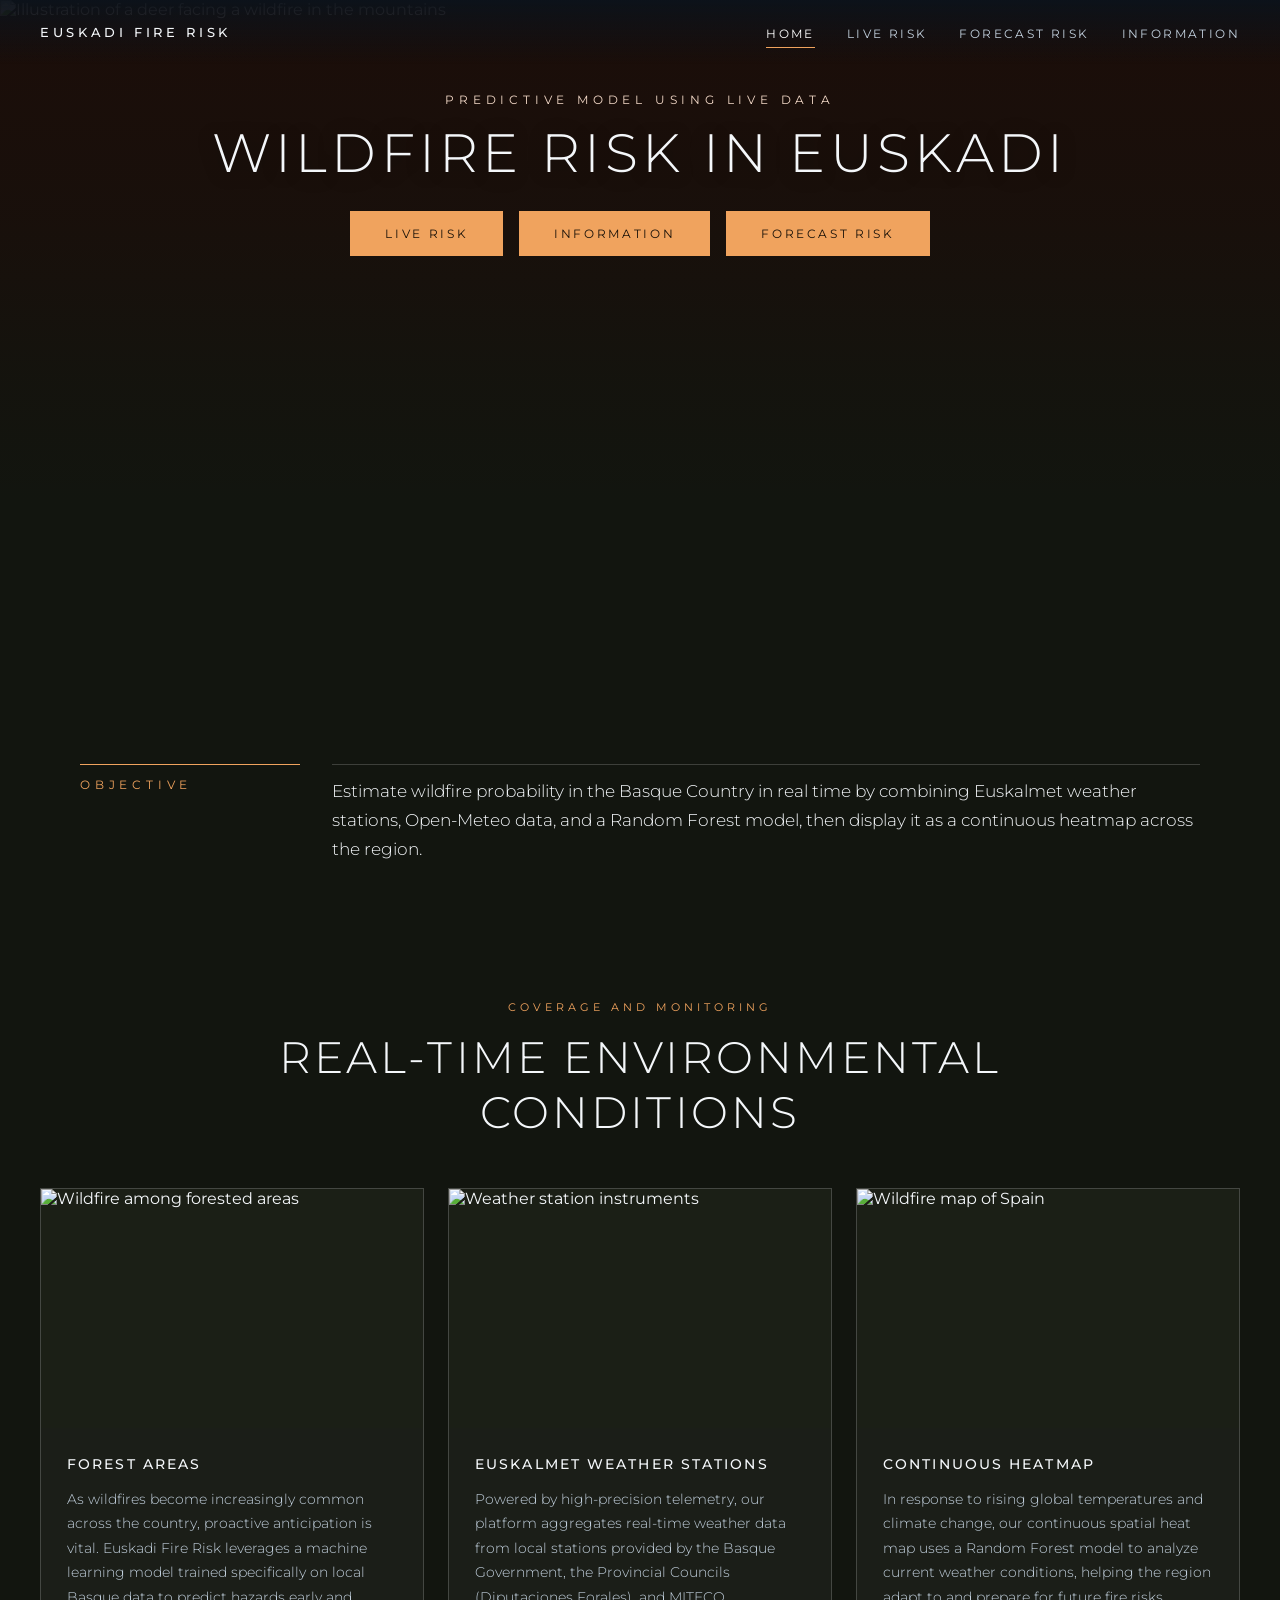
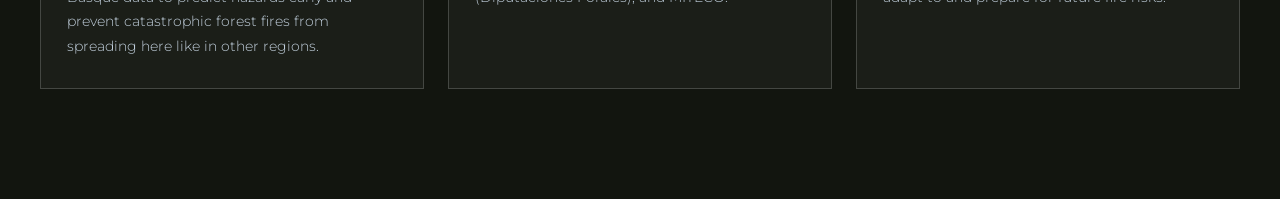
==== commit 04154734: "Info update and model threshold optimum lebvel" ====
--- a/app/index.html
+++ b/app/index.html
@@ -28,8 +28,8 @@
             <h1>Wildfire Risk in Euskadi</h1>
             <div class="buttons">
                 <a class="btn solid" href="LiveFireRisk.html">Live Risk</a>
-                <a class="btn" href="Info.html">Information</a>
-                <a class="btn" href="LiveFireRisk.html?mode=forecast">Forecast Risk</a>
+                <a class="btn solid" href="Info.html">Information</a>
+                <a class="btn solid" href="LiveFireRisk.html?mode=forecast">Forecast Risk</a>
             </div>
         </div>
 
--- a/app/style.css
+++ b/app/style.css
@@ -66,6 +66,7 @@
 .btn:hover { background: #fff; color: var(--ink); }
 .btn.solid { background: var(--accent); border-color: var(--accent); color: #1a1209; }
 .btn.solid:hover { background: #fff; border-color: #fff; }
+.hero-content .btn.solid:hover { background: transparent; border-color: var(--accent); color: #fff; }
 .btn.small { padding: 9px 18px; font-size: 11px; }
 
 /* ---------- Cielo y montanas ---------- */
@@ -294,7 +295,11 @@
 }
 .legend .bar {
     width: 190px; height: 8px; margin: 8px 0 6px 0;
-    background: linear-gradient(to right, #38a169, #ecc94b, #dd6b20, #e53e3e);
+    background: linear-gradient(to right,
+        #38a169 0%, #38a169 35%,
+        #ecc94b 35%, #ecc94b 50%,
+        #dd6b20 50%, #dd6b20 70%,
+        #e53e3e 70%, #e53e3e 100%);
 }
 .legend .labels { display: flex; justify-content: space-between; color: var(--muted); }
 .legend .tiers div { margin-top: 7px; letter-spacing: 0.06em; text-transform: none; font-size: 12px; }
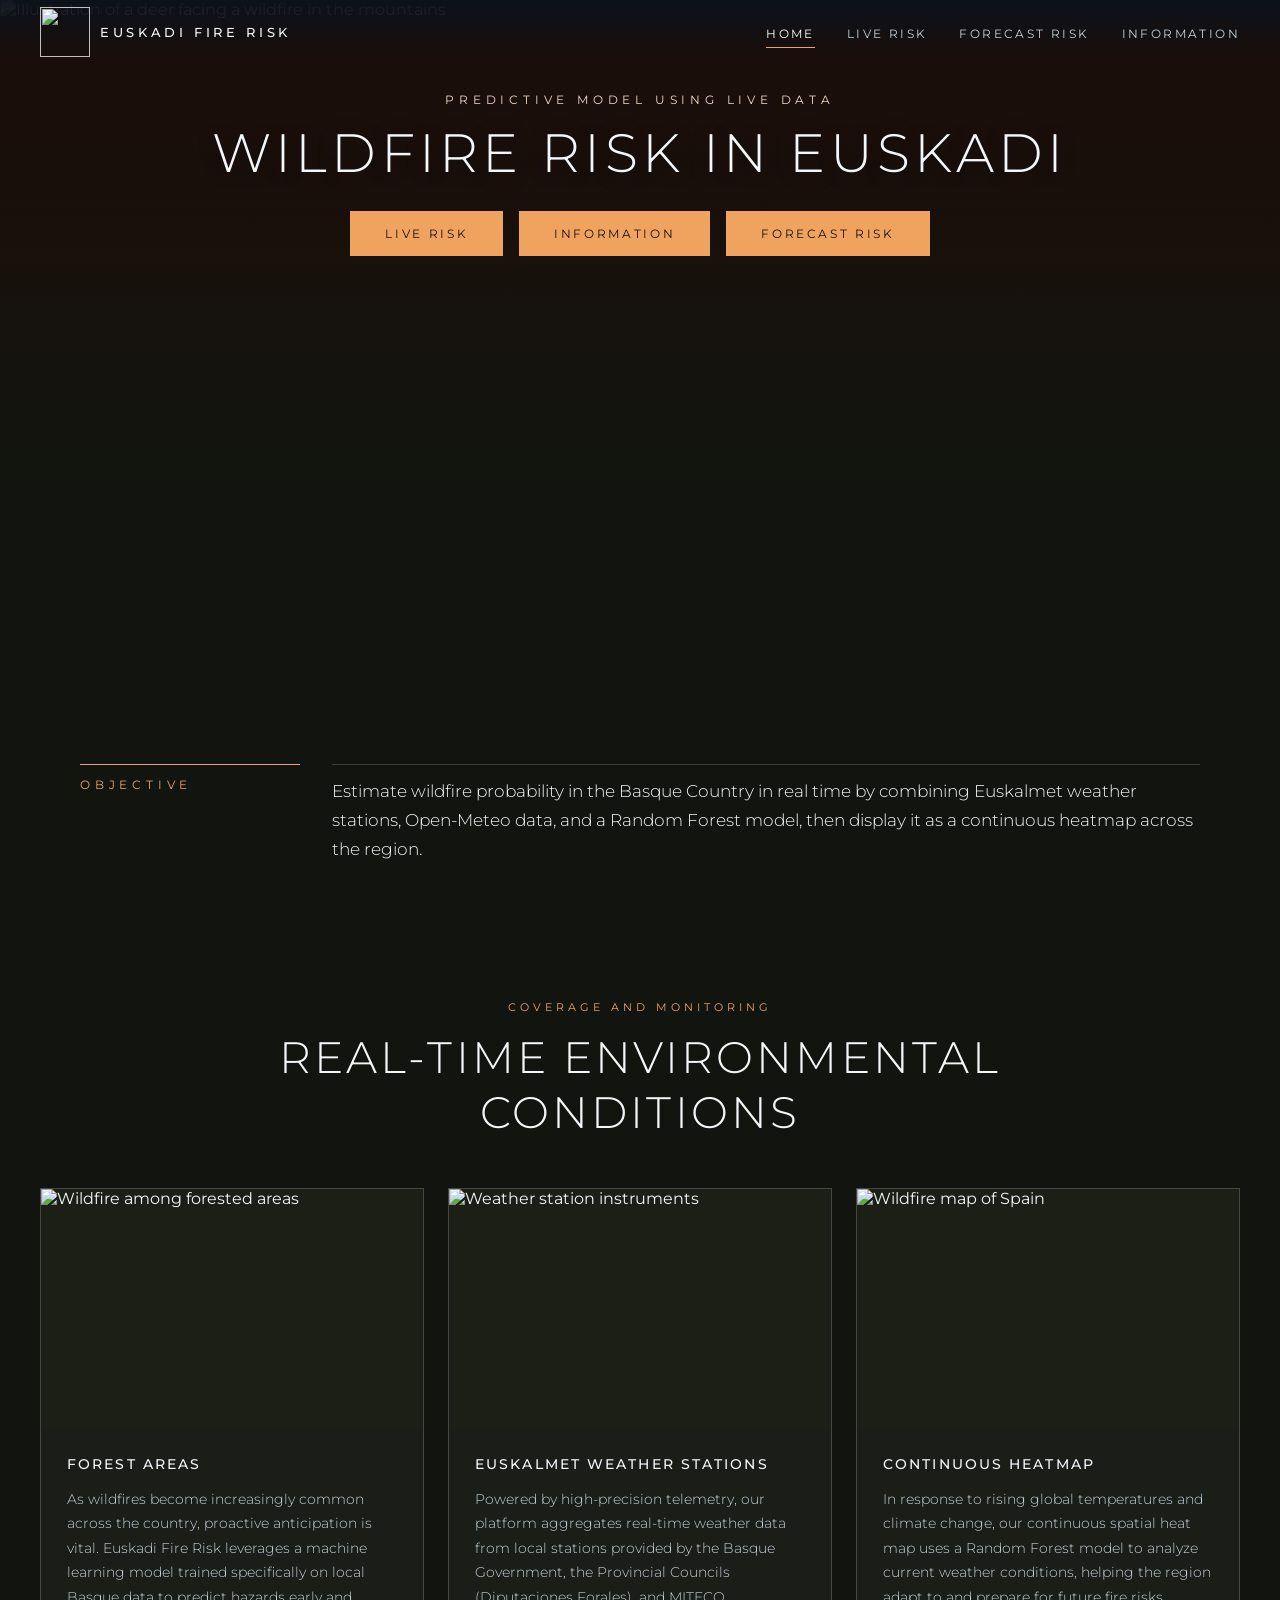
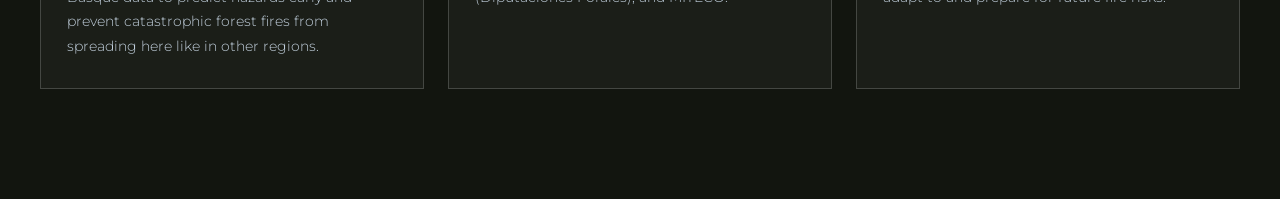
==== commit 697a324e: "Lenguaje EU EN ES . KEYS PARA ENTORNO . Y LOGO" ====
--- a/app/index.html
+++ b/app/index.html
@@ -1,42 +1,46 @@
 <!DOCTYPE html>
-<html lang="en">
+<html lang="es">
 <head>
     <meta charset="UTF-8">
     <meta name="viewport" content="width=device-width, initial-scale=1">
-    <title>Wildfire Risk in Euskadi</title>
+    <link rel="icon" href="/Static/LogoFire.PNG">
+    <title data-i18n="home.title">Wildfire Risk in Euskadi</title>
     <link rel="preconnect" href="https://fonts.googleapis.com">
     <link rel="stylesheet" href="https://fonts.googleapis.com/css2?family=Montserrat:wght@300;400;500&display=swap">
     <link rel="stylesheet" href="style.css">
 </head>
 <body class="home">
     <nav class="nav">
-        <a class="brand" href="/">Euskadi Fire Risk</a>
+        <div class="nav-brand-group">
+            <a class="brand" href="/"><img src="/Static/LogoFire.PNG" alt=""><span>Euskadi Fire Risk</span></a>
+            <div class="language-picker" id="language-picker"></div>
+        </div>
         <ul>
-            <li><a class="link active" href="/">Home</a></li>
-            <li><a class="link" href="LiveFireRisk.html">Live Risk</a></li>
-            <li><a class="link" href="LiveFireRisk.html?mode=forecast">Forecast Risk</a></li>
-            <li><a class="link" href="Info.html">Information</a></li>
+            <li><a class="link active" href="/" data-i18n="nav.home">Home</a></li>
+            <li><a class="link" href="LiveFireRisk.html" data-i18n="nav.live">Live Risk</a></li>
+            <li><a class="link" href="LiveFireRisk.html?mode=forecast" data-i18n="nav.forecast">Forecast Risk</a></li>
+            <li><a class="link" href="Info.html" data-i18n="nav.info">Information</a></li>
         </ul>
     </nav>
 
     <section class="hero">
         <img class="hero-img" src="/Static/wildfire-mountain-landscape.jpg"
-             alt="Illustration of a deer facing a wildfire in the mountains">
+             alt="Illustration of a deer facing a wildfire in the mountains" data-i18n-attr="alt:home.heroAlt">
 
         <div class="hero-content">
-            <p class="kicker">Predictive model using live data</p>
-            <h1>Wildfire Risk in Euskadi</h1>
+            <p class="kicker" data-i18n="home.kicker">Predictive model using live data</p>
+            <h1 data-i18n="home.title">Wildfire Risk in Euskadi</h1>
             <div class="buttons">
-                <a class="btn solid" href="LiveFireRisk.html">Live Risk</a>
-                <a class="btn solid" href="Info.html">Information</a>
-                <a class="btn solid" href="LiveFireRisk.html?mode=forecast">Forecast Risk</a>
+                <a class="btn solid" href="LiveFireRisk.html" data-i18n="nav.live">Live Risk</a>
+                <a class="btn solid" href="Info.html" data-i18n="nav.info">Information</a>
+                <a class="btn solid" href="LiveFireRisk.html?mode=forecast" data-i18n="nav.forecast">Forecast Risk</a>
             </div>
         </div>
 
         <div class="objective-wrap">
             <div class="objective">
-                <div class="label">Objective</div>
-                <p>Estimate wildfire probability in the Basque Country in real time by combining Euskalmet weather stations, Open-Meteo data, and a Random Forest model, then display it as a continuous heatmap across the region.</p>
+                <div class="label" data-i18n="home.objective">Objective</div>
+                <p data-i18n="home.objectiveText">Estimate wildfire probability in the Basque Country in real time by combining Euskalmet weather stations, Open-Meteo data, and a Random Forest model, then display it as a continuous heatmap across the region.</p>
             </div>
         </div>
     </section>
@@ -44,8 +48,8 @@
     <section class="nature-grid-section" aria-labelledby="nature-grid-title">
         <div class="nature-grid-inner">
             <header class="nature-grid-heading">
-                <p class="kicker">Coverage and Monitoring</p>
-                <h2 id="nature-grid-title">Real-Time Environmental Conditions</h2>
+                <p class="kicker" data-i18n="home.coverage">Coverage and Monitoring</p>
+                <h2 id="nature-grid-title" data-i18n="home.conditions">Real-Time Environmental Conditions</h2>
             </header>
 
             <div class="cards-grid">
@@ -53,13 +57,13 @@
                     <div class="card-img">
                         <img
                             src="/Static/wildfirefoto.jpg"
-                            alt="Wildfire among forested areas"
+                            alt="Wildfire among forested areas" data-i18n-attr="alt:home.forestAlt"
                             loading="lazy"
                         >
                     </div>
                     <div class="card-content">
-                        <h3>Forest Areas</h3>
-                        <p>As wildfires become increasingly common across the country, proactive anticipation is vital. Euskadi Fire Risk leverages a machine learning model trained specifically on local Basque data to predict hazards early and prevent catastrophic forest fires from spreading here like in other regions.</p>
+                        <h3 data-i18n="home.forests">Forest Areas</h3>
+                        <p data-i18n="home.forestsText">As wildfires become increasingly common across the country, proactive anticipation is vital. Euskadi Fire Risk leverages a machine learning model trained specifically on local Basque data to predict hazards early and prevent catastrophic forest fires from spreading here like in other regions.</p>
                     </div>
                 </article>
 
@@ -67,13 +71,13 @@
                     <div class="card-img">
                         <img
                             src="/Static/ESTACION-METEOROLOGICA.jpeg"
-                            alt="Weather station instruments"
+                            alt="Weather station instruments" data-i18n-attr="alt:home.stationAlt"
                             loading="lazy"
                         >
                     </div>
                     <div class="card-content">
-                        <h3>Euskalmet Weather Stations</h3>
-                        <p>Powered by high-precision telemetry, our platform aggregates real-time weather data from local stations provided by the Basque Government, the Provincial Councils (Diputaciones Forales), and MITECO.</p>
+                        <h3 data-i18n="home.stations">Euskalmet Weather Stations</h3>
+                        <p data-i18n="home.stationsText">Powered by high-precision telemetry, our platform aggregates real-time weather data from local stations provided by the Basque Government, the Provincial Councils (Diputaciones Forales), and MITECO.</p>
                     </div>
                 </article>
 
@@ -81,17 +85,19 @@
                     <div class="card-img">
                         <img
                             src="/Static/mapaIncendiosEspana.jfif"
-                            alt="Wildfire map of Spain"
+                            alt="Wildfire map of Spain" data-i18n-attr="alt:home.mapAlt"
                             loading="lazy"
                         >
                     </div>
                     <div class="card-content">
-                        <h3>Continuous Heatmap</h3>
-                        <p>In response to rising global temperatures and climate change, our continuous spatial heat map uses a Random Forest model to analyze current weather conditions, helping the region adapt to and prepare for future fire risks.</p>
+                        <h3 data-i18n="home.heatmap">Continuous Heatmap</h3>
+                        <p data-i18n="home.heatmapText">In response to rising global temperatures and climate change, our continuous spatial heat map uses a Random Forest model to analyze current weather conditions, helping the region adapt to and prepare for future fire risks.</p>
                     </div>
                 </article>
             </div>
         </div>
     </section>
+    <script src="/translations/translations.js"></script>
+    <script src="/translations/i18n.js"></script>
 </body>
 </html>
--- a/app/style.css
+++ b/app/style.css
@@ -44,9 +44,12 @@
 }
 .nav.solid { background: var(--ink); border-bottom: 1px solid var(--line); }
 .nav .brand {
+    display: inline-flex; align-items: center; gap: 10px;
     font-weight: 500; font-size: 13px; letter-spacing: 0.28em;
     text-transform: uppercase; text-decoration: none;
 }
+.nav .brand img { width: 50px; height: 50px; object-fit: contain; }
+.nav-brand-group { display: flex; align-items: center; gap: 16px; }
 .nav ul { list-style: none; display: flex; gap: 32px; margin: 0; padding: 0; }
 .nav a.link {
     font-size: 12px; letter-spacing: 0.2em; text-transform: uppercase;
@@ -54,6 +57,39 @@
     border-bottom: 1px solid transparent; transition: color 0.2s, border-color 0.2s;
 }
 .nav a.link:hover, .nav a.link.active { color: #fff; border-bottom-color: var(--accent); }
+.language-picker { position: relative; }
+.lang-picker-btn {
+    display: inline-flex; align-items: center; gap: 8px; min-height: 34px;
+    padding: 6px 9px; border: 1px solid var(--line); border-radius: 2px;
+    background: rgba(255, 255, 255, 0.08); color: var(--text);
+    font-family: 'Montserrat', 'Helvetica Neue', Arial, sans-serif;
+    font-size: 11px; letter-spacing: 0.04em; cursor: pointer;
+    transition: background 0.2s, border-color 0.2s;
+}
+.lang-picker-btn:hover, .lang-picker-btn[aria-expanded="true"] {
+    background: rgba(255, 255, 255, 0.18); border-color: rgba(255, 255, 255, 0.4);
+}
+.language-flag { display: block; width: 20px; height: 14px; flex: none; border-radius: 1px; }
+.lang-picker-chevron {
+    width: 6px; height: 6px; margin: -3px 1px 0 3px;
+    border-right: 1px solid currentColor; border-bottom: 1px solid currentColor;
+    transform: rotate(45deg); transition: transform 0.2s;
+}
+.lang-picker-btn[aria-expanded="true"] .lang-picker-chevron { margin-top: 3px; transform: rotate(225deg); }
+.lang-picker-menu {
+    position: absolute; top: calc(100% + 6px); left: 0; z-index: 2100;
+    min-width: 150px; padding: 4px; border: 1px solid var(--line);
+    background: rgba(8, 20, 31, 0.97); box-shadow: 0 8px 24px rgba(0, 0, 0, 0.3);
+}
+.lang-picker-menu[hidden] { display: none; }
+.lang-picker-option {
+    display: flex; align-items: center; gap: 9px; width: 100%; padding: 8px;
+    border: 0; background: transparent; color: var(--text); text-align: left;
+    font: inherit; font-size: 12px; cursor: pointer;
+}
+.lang-picker-option:hover, .lang-picker-option:focus-visible, .lang-picker-option.active {
+    background: rgba(255, 255, 255, 0.12); outline: none;
+}
 
 /* ---------- Botones ---------- */
 .btn {
@@ -63,10 +99,11 @@
     text-transform: uppercase; text-decoration: none;
     transition: background 0.2s, color 0.2s, border-color 0.2s;
 }
-.btn:hover { background: #fff; color: var(--ink); }
+.btn:hover { background: rgba(255, 255, 255, 0.16); color: #fff; backdrop-filter: blur(3px); }
+.btn:active { background: rgba(255, 255, 255, 0.08); border-color: rgba(255, 255, 255, 0.5); color: #fff; }
 .btn.solid { background: var(--accent); border-color: var(--accent); color: #1a1209; }
-.btn.solid:hover { background: #fff; border-color: #fff; }
-.hero-content .btn.solid:hover { background: transparent; border-color: var(--accent); color: #fff; }
+.btn.solid:hover { background: rgba(240, 163, 94, 0.25); border-color: var(--accent); color: #fff; }
+.btn.solid:active { background: rgba(240, 163, 94, 0.12); border-color: rgba(240, 163, 94, 0.6); color: #fff; }
 .btn.small { padding: 9px 18px; font-size: 11px; }
 
 /* ---------- Cielo y montanas ---------- */
@@ -295,11 +332,7 @@
 }
 .legend .bar {
     width: 190px; height: 8px; margin: 8px 0 6px 0;
-    background: linear-gradient(to right,
-        #38a169 0%, #38a169 35%,
-        #ecc94b 35%, #ecc94b 50%,
-        #dd6b20 50%, #dd6b20 70%,
-        #e53e3e 70%, #e53e3e 100%);
+    background: linear-gradient(to right, #38a169, #ecc94b, #dd6b20, #e53e3e);
 }
 .legend .labels { display: flex; justify-content: space-between; color: var(--muted); }
 .legend .tiers div { margin-top: 7px; letter-spacing: 0.06em; text-transform: none; font-size: 12px; }
@@ -316,11 +349,13 @@
 
 /* ---------- Movil ---------- */
 @media (max-width: 760px) {
-    /* El menu tiene 4 enlaces: que quepan en una sola linea */
-    .nav { padding: 0 12px; }
-    .nav ul { gap: 10px; width: 100%; justify-content: space-between; }
+    .nav { height: auto; min-height: 64px; padding: 8px 12px; }
+    .nav ul { flex: 1; gap: 6px 12px; width: auto; justify-content: flex-end; flex-wrap: wrap; }
     .nav a.link { font-size: 9px; letter-spacing: 0.05em; white-space: nowrap; }
     .nav .brand { display: none; }
+    .nav-brand-group { gap: 0; }
+    .lang-picker-btn { min-height: 30px; padding: 4px 7px; font-size: 9px; }
+    .language-flag { width: 18px; height: 12px; }
     .hero-content { padding-top: 84px; }
     .objective { grid-template-columns: 1fr; gap: 12px; padding: 60px 24px 28px 24px; }
     .objective p { font-size: 15px; }
@@ -332,4 +367,27 @@
     .panel { left: 12px; right: 12px; max-width: none; }
     table.t { font-size: 12px; }
     .result .tier-name { font-size: 26px; }
-}+}
+
+/* Selector de fecha (modo "Riesgo por dia") */
+.panel .datebox { display: flex; align-items: center; gap: 10px; margin-bottom: 14px; }
+.panel .datebox[hidden] { display: none; }
+.panel .datebox label { font-size: 12px; opacity: .8; }
+.panel input[type="date"] { background: rgba(255,255,255,.08); color: var(--text); border: 1px solid var(--line); padding: 7px 8px; font-family: inherit; font-size: 12px; color-scheme: dark; }
+
+/* ---------- Info.html: imagen fija de fondo, el texto se desplaza por encima ---------- */
+body.info-page { background: var(--hero-ground); }
+.fixed-bg { position: fixed; inset: 0; z-index: -1; background: var(--hero-ground); }
+.fixed-bg img { width: 100%; height: 100%; object-fit: cover; object-position: center bottom; display: block; }
+/* Capa oscura para que el texto se lea sobre la imagen */
+.fixed-bg::after { content: ""; position: absolute; inset: 0; background: rgba(18, 21, 15, 0.72); }
+.info-title { padding: 130px 24px 10px 24px; text-align: center; }
+.info-title h1 { margin: 0; font-weight: 300; font-size: 40px; letter-spacing: 0.06em; }
+body.info-page .page-body { background: transparent; padding-top: 20px; }
+body.info-page .page-body .inner { background: rgba(18, 21, 15, 0.55); padding: 10px 36px; }
+@media (max-width: 720px) {
+    .info-title { padding-top: 100px; }
+    .info-title h1 { font-size: 28px; }
+    body.info-page .page-body .inner { padding: 6px 18px; }
+}
+body.info-page .nav { background: rgba(18, 21, 15, 0.88); border-bottom: 1px solid var(--line); backdrop-filter: blur(6px); }
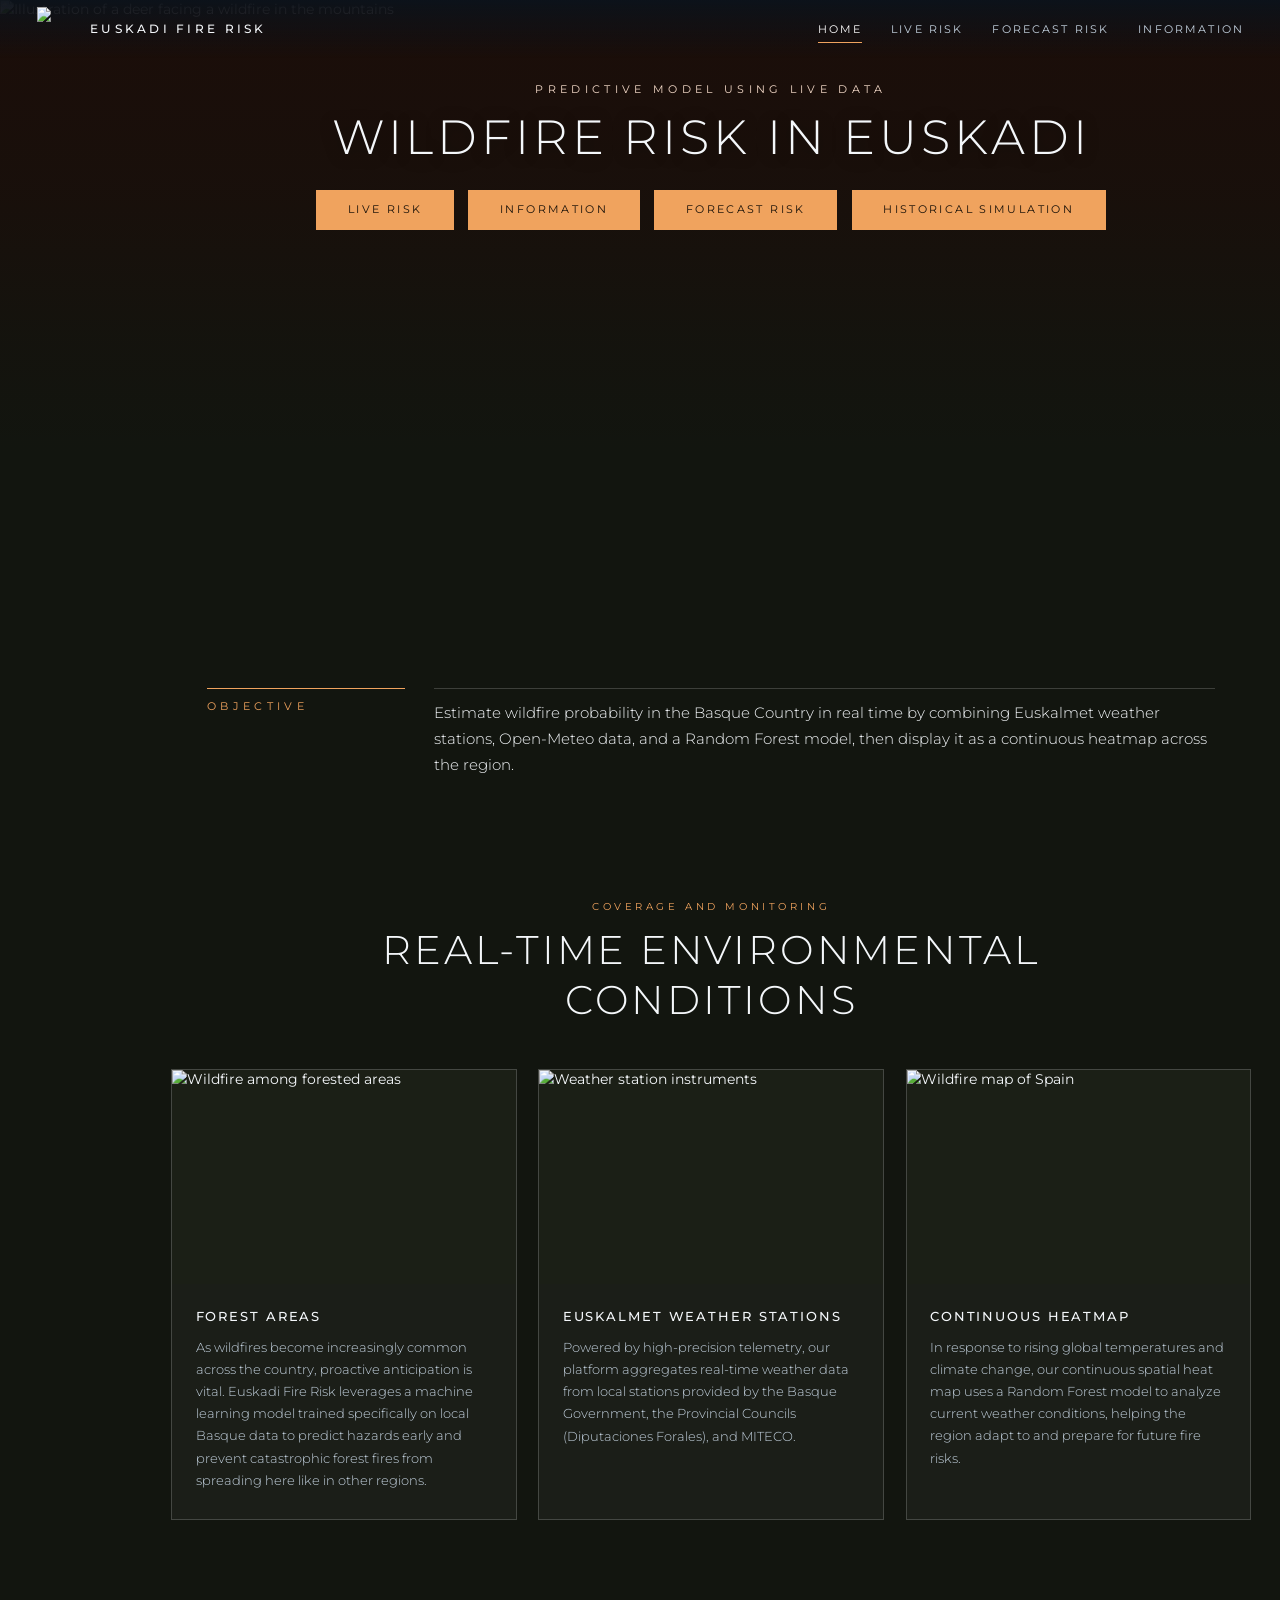
==== commit 501d3418: "New model feature and" ====
--- a/app/index.html
+++ b/app/index.html
@@ -34,6 +34,7 @@
                 <a class="btn solid" href="LiveFireRisk.html" data-i18n="nav.live">Live Risk</a>
                 <a class="btn solid" href="Info.html" data-i18n="nav.info">Information</a>
                 <a class="btn solid" href="LiveFireRisk.html?mode=forecast" data-i18n="nav.forecast">Forecast Risk</a>
+                <a class="btn solid" href="HistoricalRisk.html" data-i18n="history.title">Historical simulation</a>
             </div>
         </div>
 
--- a/app/style.css
+++ b/app/style.css
@@ -20,7 +20,7 @@
 }
 
 * { box-sizing: border-box; }
-html, body { margin: 0; }
+html, body { width: 100%; max-width: 100%; margin: 0; overflow-x: clip; }
 body {
     font-family: 'Montserrat', 'Helvetica Neue', Arial, sans-serif;
     color: var(--text);
@@ -176,6 +176,14 @@
 
 /* Index: lo que hay debajo de la imagen continua el color del suelo */
 body.home { background: var(--hero-ground); }
+@media (min-width: 761px) {
+    body.home {
+        width: calc(100% / 0.9);
+        max-width: calc(100% / 0.9);
+        zoom: 90%;
+        overflow-x: clip;
+    }
+}
 
 /* ---------- Variables ambientales ---------- */
 .nature-grid-section {
@@ -349,24 +357,92 @@
 
 /* ---------- Movil ---------- */
 @media (max-width: 760px) {
-    .nav { height: auto; min-height: 64px; padding: 8px 12px; }
-    .nav ul { flex: 1; gap: 6px 12px; width: auto; justify-content: flex-end; flex-wrap: wrap; }
-    .nav a.link { font-size: 9px; letter-spacing: 0.05em; white-space: nowrap; }
-    .nav .brand { display: none; }
-    .nav-brand-group { gap: 0; }
-    .lang-picker-btn { min-height: 30px; padding: 4px 7px; font-size: 9px; }
+    .nav {
+        height: auto; min-height: 0; padding: 8px 12px 6px;
+        flex-direction: column; align-items: stretch; justify-content: flex-start; gap: 6px;
+        background: rgba(8, 20, 31, 0.94); backdrop-filter: blur(8px);
+    }
+    .nav-brand-group { width: 100%; min-width: 0; justify-content: space-between; gap: 8px; }
+    .nav .brand { min-width: 0; gap: 6px; font-size: 10px; letter-spacing: 0.1em; }
+    .nav .brand img { width: 32px; height: 32px; }
+    .nav ul {
+        display: grid; grid-template-columns: repeat(2, minmax(0, 1fr));
+        width: 100%; gap: 2px 8px; padding: 0;
+    }
+    .nav li { min-width: 0; text-align: center; }
+    .nav a.link {
+        display: block; padding: 5px 2px; font-size: clamp(9px, 2.7vw, 11px);
+        line-height: 1.3; letter-spacing: 0.03em; white-space: normal; overflow-wrap: anywhere;
+    }
+    .lang-picker-btn { min-height: 30px; padding: 4px 7px; font-size: 10px; }
     .language-flag { width: 18px; height: 12px; }
-    .hero-content { padding-top: 84px; }
-    .objective { grid-template-columns: 1fr; gap: 12px; padding: 60px 24px 28px 24px; }
-    .objective p { font-size: 15px; }
-    .nature-grid-section { padding: 72px 24px 80px; }
-    .nature-grid-heading { margin-bottom: 32px; }
+    #map { top: 106px; }
+    .panel { top: 148px; left: 10px; right: 10px; max-width: none; max-height: calc(100dvh - 160px); overflow-y: auto; padding: 12px 14px; }
+    .panel .controls { flex-wrap: wrap; gap: 8px 14px; }
+    .legend {
+        right: 10px; bottom: max(10px, env(safe-area-inset-bottom));
+        max-width: calc(100vw - 20px); max-height: 34vh; overflow-y: auto;
+        padding: 10px 12px; font-size: 10px; letter-spacing: 0.06em;
+    }
+    .legend .tiers div { font-size: 11px; line-height: 1.35; overflow-wrap: anywhere; }
+    .hero-content { padding: 132px 16px 0; }
+    .hero-content .kicker { font-size: 10px; letter-spacing: 0.2em; line-height: 1.5; }
+    .hero-content h1 { margin-bottom: 22px; font-size: clamp(24px, 8vw, 38px); }
+    .hero-content .buttons { gap: 10px; }
+    .hero-content .buttons .btn { max-width: 100%; padding: 12px 16px; font-size: 10px; letter-spacing: 0.1em; }
+    .objective { grid-template-columns: minmax(0, 1fr); gap: 12px; padding: 48px 18px 26px; }
+    .objective .label { letter-spacing: 0.24em; }
+    .objective p { font-size: 15px; overflow-wrap: anywhere; }
+    .nature-grid-section { padding: 64px 16px 72px; }
+    .nature-grid-heading { margin-bottom: 28px; }
+    .nature-grid-heading .kicker { font-size: 10px; letter-spacing: 0.2em; }
+    .nature-grid-heading h2 { font-size: clamp(22px, 7vw, 32px); overflow-wrap: anywhere; }
     .cards-grid { grid-template-columns: 1fr; }
-    .card-content { padding: 22px 22px 26px; }
-    .row { grid-template-columns: 1fr; gap: 12px; }
-    .panel { left: 12px; right: 12px; max-width: none; }
-    table.t { font-size: 12px; }
+    .card-content { min-width: 0; padding: 20px 18px 24px; }
+    .card-content h3 { overflow-wrap: anywhere; }
+    .row { grid-template-columns: minmax(0, 1fr); gap: 12px; min-width: 0; }
+    .row h2 { letter-spacing: 0.18em; line-height: 1.5; overflow-wrap: anywhere; }
+    .row p, .row li { font-size: 14px; overflow-wrap: anywhere; }
+    .page-body { padding: 28px 16px 56px; }
+    .page-body .inner { width: 100%; min-width: 0; }
+    .info-title { padding: 112px 16px 10px; }
+    .info-title h1 { font-size: clamp(25px, 8vw, 34px); overflow-wrap: anywhere; }
+    table.t { width: 100%; table-layout: fixed; font-size: 10px; }
+    table.t th { padding: 6px 4px; font-size: 9px; letter-spacing: 0.04em; overflow-wrap: anywhere; }
+    table.t td { padding: 7px 4px; overflow-wrap: anywhere; }
     .result .tier-name { font-size: 26px; }
+    .result { gap: 14px; }
+    .result .swatch { width: 48px; height: 48px; }
+    .leaflet-popup-content { max-width: calc(100vw - 60px); overflow-wrap: anywhere; }
+    .leaflet-popup-content-wrapper { max-width: calc(100vw - 40px); }
+    .leaflet-popup-content table { table-layout: fixed; }
+    .leaflet-popup-content td, .leaflet-popup-content th { overflow-wrap: anywhere; }
+}
+
+@media (max-width: 420px) {
+    .nav { padding-right: 10px; padding-left: 10px; }
+    .nav .brand { font-size: 9px; letter-spacing: 0.07em; }
+    .nav .brand img { width: 28px; height: 28px; }
+    .lang-picker-btn { gap: 6px; }
+    .nav ul { column-gap: 4px; }
+    .nav a.link { font-size: 9px; }
+    .panel { top: 142px; max-height: calc(100dvh - 152px); }
+    .panel #status { font-size: 11px; }
+    .legend { max-width: calc(100vw - 20px); }
+    .objective { padding-right: 16px; padding-left: 16px; }
+    table.t th, table.t td { padding-right: 3px; padding-left: 3px; }
+}
+
+@media (max-width: 760px) and (orientation: landscape) {
+    #map { top: 84px; }
+    .nav { gap: 2px; padding-top: 4px; padding-bottom: 3px; }
+    .nav-brand-group { min-height: 28px; }
+    .nav .brand img { width: 24px; height: 24px; }
+    .nav ul { display: flex; justify-content: space-between; gap: 4px; }
+    .nav li { flex: 1; }
+    .nav a.link { padding: 3px 1px; font-size: 9px; }
+    .panel { top: 96px; max-height: 35vh; overflow-y: auto; }
+    .legend { max-height: 38vh; }
 }
 
 /* Selector de fecha (modo "Riesgo por dia") */
@@ -374,6 +450,60 @@
 .panel .datebox[hidden] { display: none; }
 .panel .datebox label { font-size: 12px; opacity: .8; }
 .panel input[type="date"] { background: rgba(255,255,255,.08); color: var(--text); border: 1px solid var(--line); padding: 7px 8px; font-family: inherit; font-size: 12px; color-scheme: dark; }
+
+/* ---------- Historical simulation ---------- */
+.historical-page { max-width: 1500px; margin: 0 auto; padding: 96px 32px 48px; }
+.historical-heading { margin-bottom: 24px; }
+.historical-heading h1 { margin: 0 0 8px; font-size: clamp(24px, 4vw, 38px); font-weight: 300; }
+.historical-heading p { max-width: 800px; margin: 0; color: var(--muted); line-height: 1.6; font-weight: 300; }
+.historical-controls {
+    display: flex; align-items: end; flex-wrap: wrap; gap: 12px;
+    margin-bottom: 18px; padding: 16px; border: 1px solid var(--line);
+    background: rgba(255, 255, 255, 0.04);
+}
+.historical-controls label { display: grid; gap: 6px; color: var(--muted); font-size: 11px; letter-spacing: .12em; text-transform: uppercase; }
+.historical-controls input[type="date"], .historical-search {
+    min-height: 40px; padding: 8px 10px; border: 1px solid var(--line);
+    background: rgba(255,255,255,.08); color: var(--text); font: inherit; color-scheme: dark;
+}
+.historical-controls .btn { min-height: 40px; padding: 9px 16px; font-size: 10px; }
+.historical-status { flex: 1 1 100%; min-height: 18px; color: var(--muted); font-size: 12px; }
+.historical-status.error { color: #ffb4a8; }
+.historical-layout { display: grid; grid-template-columns: minmax(0, 1.45fr) minmax(300px, .85fr); gap: 18px; align-items: start; }
+#history-map { position: relative; inset: auto; width: 100%; height: min(68vh, 700px); min-height: 420px; z-index: 0; border: 1px solid var(--line); }
+.history-results { min-width: 0; border: 1px solid var(--line); background: rgba(255,255,255,.035); }
+.history-results-header { display: flex; flex-wrap: wrap; align-items: center; justify-content: space-between; gap: 10px; padding: 14px; border-bottom: 1px solid var(--line); }
+.history-results-header h2 { margin: 0; font-size: 13px; font-weight: 500; letter-spacing: .1em; text-transform: uppercase; }
+.historical-search { width: min(100%, 190px); min-height: 34px; font-size: 12px; }
+.history-table-wrap { max-height: min(68vh, 700px); overflow: auto; }
+.history-table { width: 100%; border-collapse: collapse; font-size: 11px; }
+.history-table th, .history-table td { padding: 9px 8px; border-bottom: 1px solid rgba(255,255,255,.08); text-align: left; }
+.history-table th { position: sticky; top: 0; z-index: 1; background: #102337; color: var(--muted); font-size: 9px; letter-spacing: .08em; text-transform: uppercase; }
+.history-table td:last-child, .history-table th:last-child { text-align: right; }
+.history-table a { color: var(--text); text-decoration-color: var(--accent); text-underline-offset: 3px; }
+.history-table a:hover { color: var(--accent); }
+.history-map-legend { display: flex; flex-wrap: wrap; gap: 12px; padding: 12px 0; color: var(--muted); font-size: 10px; }
+.history-map-legend span { display: inline-flex; align-items: center; gap: 6px; }
+.history-map-legend i { width: 9px; height: 9px; }
+.history-spinner { display: inline-block; width: 12px; height: 12px; margin-right: 7px; border: 2px solid rgba(255,255,255,.25); border-top-color: var(--accent); border-radius: 50%; vertical-align: -2px; animation: history-spin .8s linear infinite; }
+@keyframes history-spin { to { transform: rotate(360deg); } }
+
+@media (max-width: 900px) {
+    .historical-page { padding: 94px 16px 32px; }
+    .historical-layout { grid-template-columns: minmax(0, 1fr); }
+    #history-map { height: 54vh; min-height: 340px; }
+    .history-table-wrap { max-height: 45vh; }
+}
+@media (max-width: 760px) {
+    .historical-page { padding: 150px 12px 28px; }
+    .historical-controls { align-items: stretch; padding: 12px; }
+    .historical-controls label { flex: 1 1 100%; }
+    .historical-controls input[type="date"] { width: 100%; }
+    .historical-controls .btn { flex: 1 1 auto; }
+    #history-map { height: 52vh; min-height: 300px; }
+    .history-results-header { align-items: stretch; }
+    .historical-search { width: 100%; }
+}
 
 /* ---------- Info.html: imagen fija de fondo, el texto se desplaza por encima ---------- */
 body.info-page { background: var(--hero-ground); }
